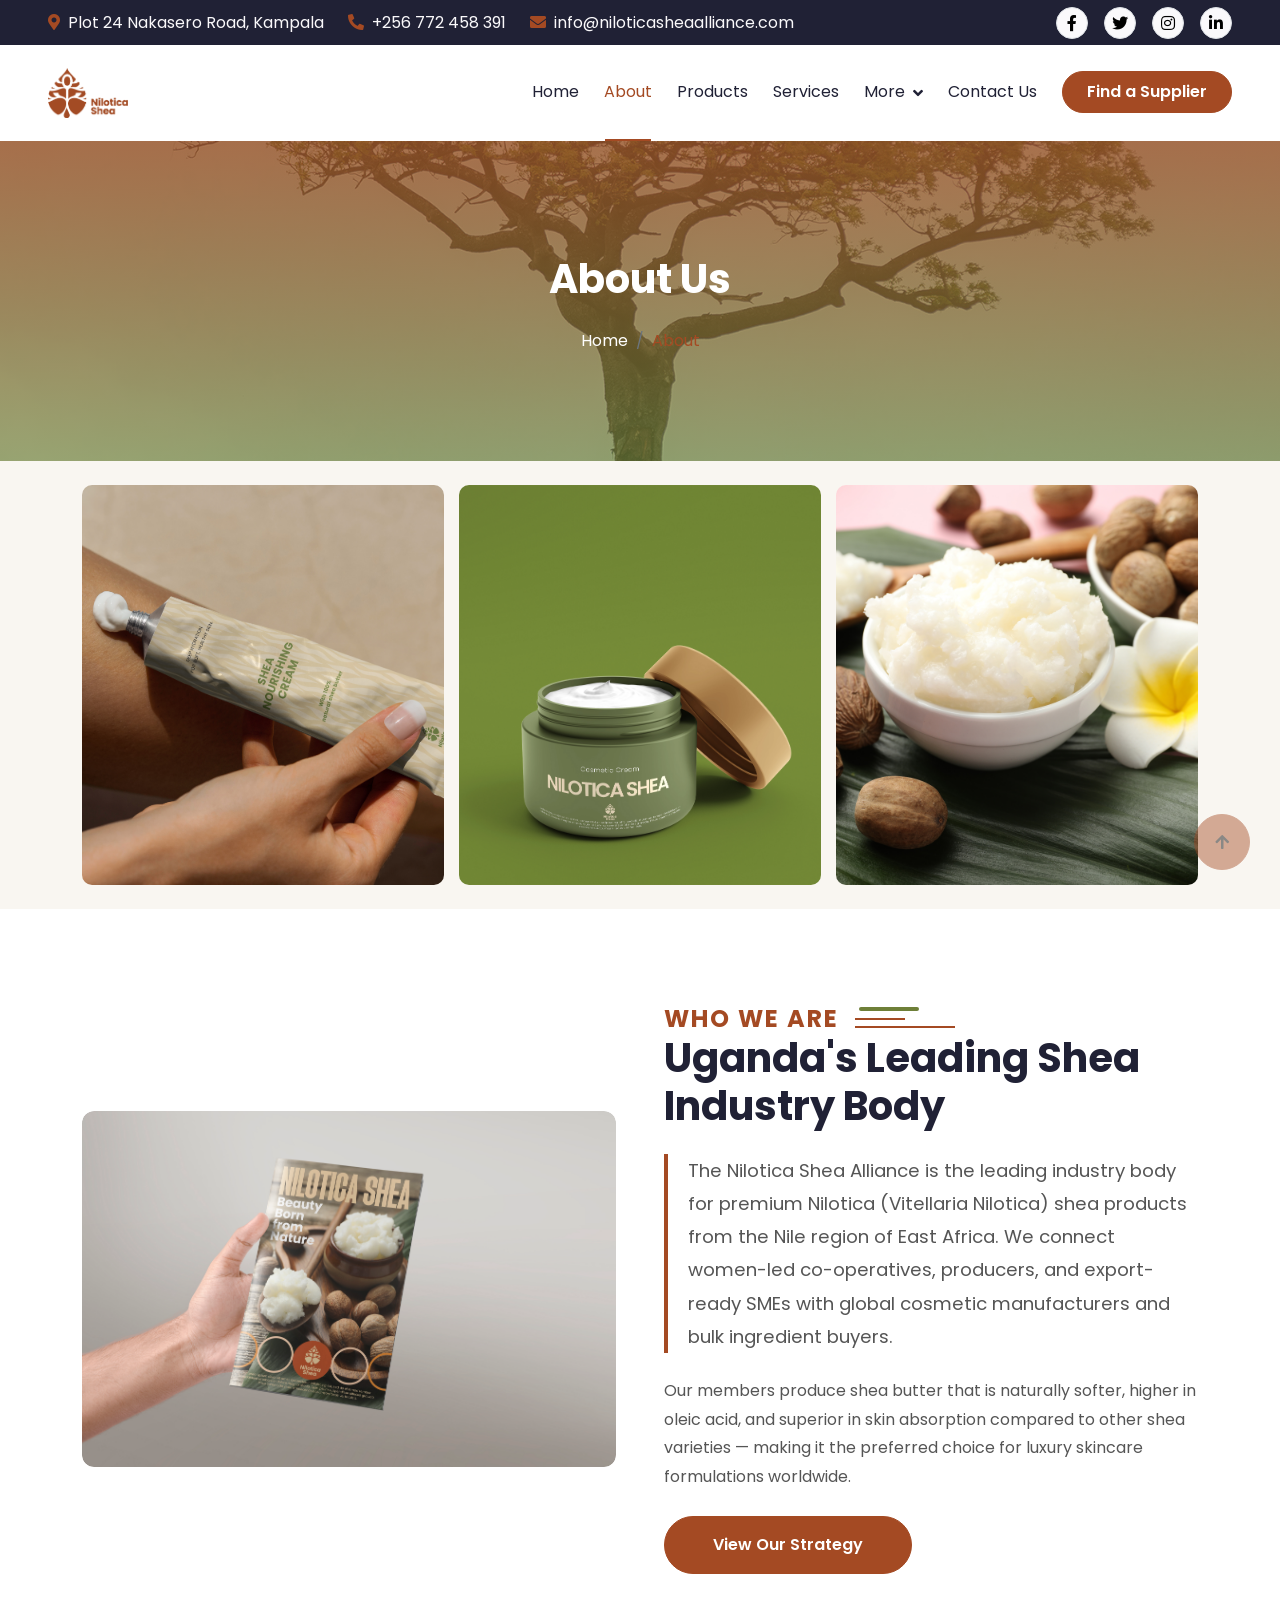
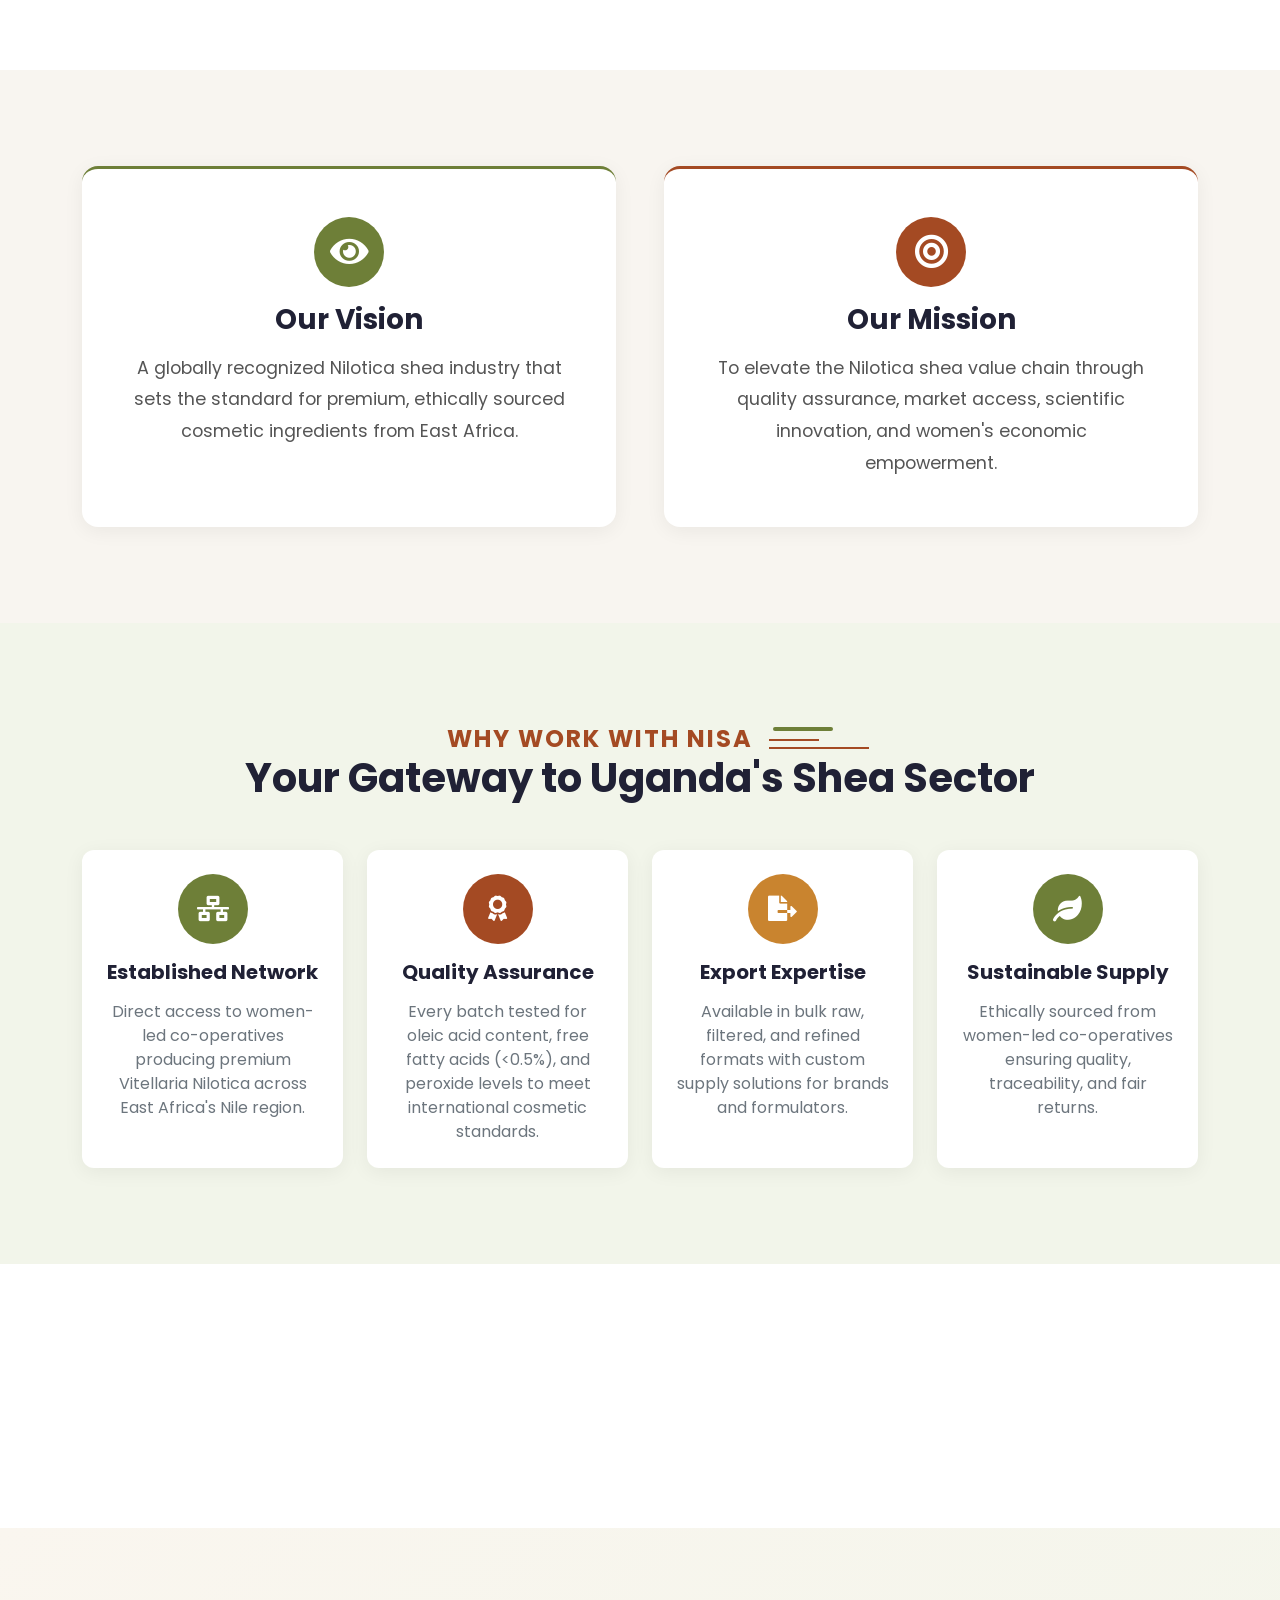
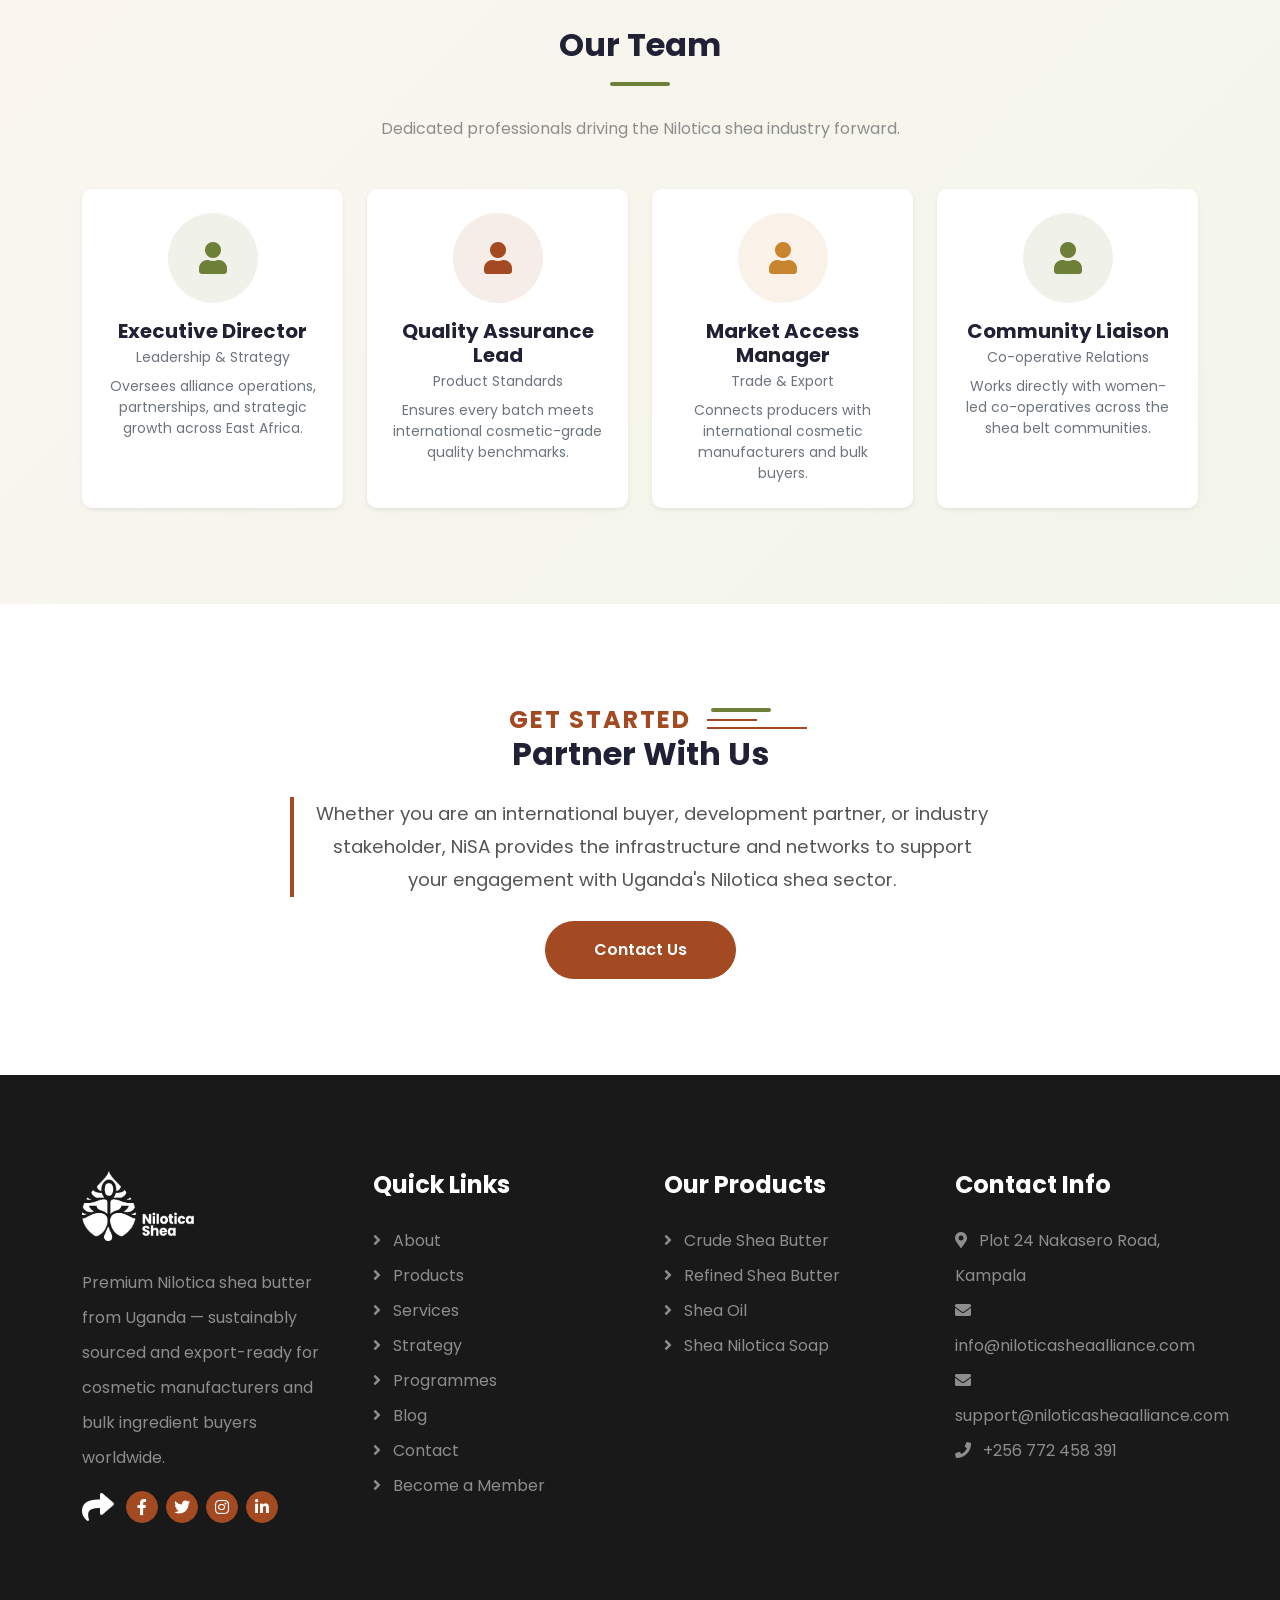
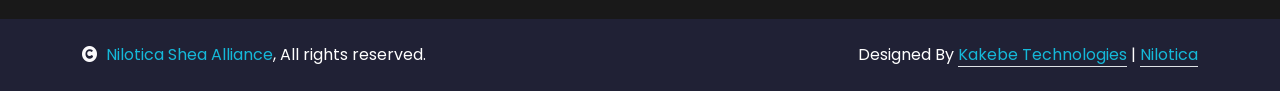
==== about.html @ a94f15df "pushh" ====
<!DOCTYPE html>
<html lang="en">

    <head>
        <meta charset="utf-8">
        <title>About NiSA - Nilotica Shea Alliance</title>
        <meta content="width=device-width, initial-scale=1.0" name="viewport">
        <meta content="Nilotica Shea Alliance, NiSA, Uganda, shea nuts, shea butter, sustainable shea, women shea collectors, shea industry, shea trade, about us, mission, vision" name="keywords">
        <meta content="Meet the Nilotica Shea Alliance — connecting East African women-led co-operatives with global cosmetic markets through quality assurance and sustainable trade." name="description">

        <!-- Open Graph / Facebook -->
        <meta property="og:type" content="website">
        <meta property="og:url" content="https://nisa.org/about.html">
        <meta property="og:title" content="About NiSA - Nilotica Shea Alliance">
        <meta property="og:description" content="Meet the Nilotica Shea Alliance — connecting East African women-led co-operatives with global cosmetic markets through quality assurance and sustainable trade.">
        <meta property="og:image" content="img/nilo/magazine-mockup-open.jpg">

        <!-- Twitter -->
        <meta property="twitter:card" content="summary_large_image">
        <meta property="twitter:url" content="https://nisa.org/about.html">
        <meta property="twitter:title" content="About NiSA - Nilotica Shea Alliance">
        <meta property="twitter:description" content="Meet the Nilotica Shea Alliance — connecting East African women-led co-operatives with global cosmetic markets through quality assurance and sustainable trade.">
        <meta property="twitter:image" content="img/nilo/magazine-mockup-open.jpg">

        <!-- Favicon -->
        <link rel="icon" type="image/png" href="img/favicon.png">

        <!-- Google Web Fonts -->
        <link rel="preconnect" href="https://fonts.googleapis.com">
        <link rel="preconnect" href="https://fonts.gstatic.com" crossorigin>
        <link href="https://fonts.googleapis.com/css2?family=Poppins:wght@200;300;400;500;600;700&display=swap" rel="stylesheet">

        <!-- Icon Font Stylesheet -->
        <link rel="stylesheet" href="https://use.fontawesome.com/releases/v5.15.4/css/all.css"/>
        <link href="https://cdn.jsdelivr.net/npm/bootstrap-icons@1.4.1/font/bootstrap-icons.css" rel="stylesheet">

        <!-- Libraries Stylesheet -->
        <link href="lib/animate/animate.min.css" rel="stylesheet">
        <link href="lib/owlcarousel/assets/owl.carousel.min.css" rel="stylesheet">


        <!-- Customized Bootstrap Stylesheet -->
        <link href="css/bootstrap.min.css" rel="stylesheet">

        <!-- Template Stylesheet -->
        <link href="css/style.css" rel="stylesheet">

        <style>
            body {
                font-family: 'Poppins', sans-serif;
            }
            .fade-in-section {
                opacity: 0;
                transform: translateY(30px);
                transition: opacity 0.8s ease-out, transform 0.8s ease-out;
            }
            .fade-in-section.visible {
                opacity: 1;
                transform: translateY(0);
            }
            .img-hover-zoom {
                overflow: hidden;
                border-radius: 12px;
            }
            .img-hover-zoom img {
                transition: transform 0.5s ease;
            }
            .img-hover-zoom:hover img {
                transform: scale(1.05);
            }
            .story-lead {
                font-size: 1.15rem;
                font-weight: 400;
                line-height: 1.8;
                color: #555;
            }
            .section-alt {
                background-color: #f8f5f0;
            }
            .icon-circle {
                width: 70px;
                height: 70px;
                border-radius: 50%;
                display: flex;
                align-items: center;
                justify-content: center;
                font-size: 1.6rem;
                margin-bottom: 1rem;
            }
            .card-lift {
                border: none;
                border-radius: 12px;
                box-shadow: 0 4px 20px rgba(0, 0, 0, 0.06);
                transition: transform 0.3s ease, box-shadow 0.3s ease;
            }
            .card-lift:hover {
                transform: translateY(-8px);
                box-shadow: 0 12px 30px rgba(0, 0, 0, 0.12);
            }
            .stats-section {
                background: linear-gradient(rgba(0, 0, 0, 0.7), rgba(0, 0, 0, 0.7)), url('img/nilo/leaf-pattern-bg.jpg');
                background-size: cover;
                background-position: center;
                background-attachment: fixed;
            }
            .stat-number {
                font-size: 2.5rem;
                font-weight: 700;
                color: #fff;
            }
            .stat-label {
                font-size: 1rem;
                color: rgba(255, 255, 255, 0.85);
                font-weight: 500;
            }
            .green-accent-bar {
                width: 60px;
                height: 4px;
                background-color: #6E7F38;
                display: inline-block;
                margin-bottom: 1rem;
            }
            .bg-green-subtle {
                background-color: #f2f5ea;
            }
            .icon-circle-green {
                background-color: #6E7F38;
                color: #fff;
            }
            .icon-circle-primary {
                background-color: #A44A23;
                color: #fff;
            }
            .icon-circle-amber {
                background-color: #C9842F;
                color: #fff;
            }
        </style>
    </head>

    <body>

        <!-- Spinner Start -->
        <div id="spinner" class="show bg-white position-fixed translate-middle w-100 vh-100 top-50 start-50 d-flex align-items-center justify-content-center">
            <div class="spinner-border text-primary" style="width: 3rem; height: 3rem;" role="status">
                <span class="sr-only">Loading...</span>
            </div>
        </div>
        <!-- Spinner End -->


        <!-- Topbar Start -->
        <div class="container-fluid bg-dark px-5 d-none d-lg-block">
            <div class="row gx-0 align-items-center" style="height: 45px;">
                <div class="col-lg-8 text-center text-lg-start mb-lg-0">
                    <div class="d-flex flex-wrap">
                        <a href="#" class="text-light me-4"><i class="fas fa-map-marker-alt text-primary me-2"></i>Plot 24 Nakasero Road, Kampala</a>
                        <a href="tel:+256772458391" class="text-light me-4"><i class="fas fa-phone-alt text-primary me-2"></i>+256 772 458 391</a>
                        <a href="mailto:info@niloticasheaalliance.com" class="text-light me-0"><i class="fas fa-envelope text-primary me-2"></i>info@niloticasheaalliance.com</a>
                    </div>
                </div>
                <div class="col-lg-4 text-center text-lg-end">
                    <div class="d-flex align-items-center justify-content-end">
                        <a href="#" class="btn btn-light btn-square border rounded-circle nav-fill me-3"><i class="fab fa-facebook-f"></i></a>
                        <a href="#" class="btn btn-light btn-square border rounded-circle nav-fill me-3"><i class="fab fa-twitter"></i></a>
                        <a href="#" class="btn btn-light btn-square border rounded-circle nav-fill me-3"><i class="fab fa-instagram"></i></a>
                        <a href="#" class="btn btn-light btn-square border rounded-circle nav-fill me-0"><i class="fab fa-linkedin-in"></i></a>
                    </div>
                </div>
            </div>
        </div>
        <!-- Topbar End -->


        <!-- Navbar Start -->
        <div class="container-fluid position-relative p-0">
            <nav class="navbar navbar-expand-lg navbar-light bg-white px-4 px-lg-5 py-3 py-lg-0">
                <a href="index.html" class="navbar-brand p-0">
                    <h1 class="text-primary m-0"><img src="img/logo-nilo.png" alt="Nilotica Shea" style="height: 80px;"></h1>
                </a>
                <button class="navbar-toggler" type="button" data-bs-toggle="collapse" data-bs-target="#navbarCollapse">
                    <span class="fa fa-bars"></span>
                </button>
                <div class="collapse navbar-collapse" id="navbarCollapse">
                    <div class="navbar-nav ms-auto py-0">
                        <a href="index.html" class="nav-item nav-link">Home</a>
                        <a href="about.html" class="nav-item nav-link active">About</a>
                        <a href="products.html" class="nav-item nav-link">Products</a>
                        <a href="service.html" class="nav-item nav-link">Services</a>
                        <div class="nav-item dropdown">
                            <a href="#" class="nav-link dropdown-toggle" data-bs-toggle="dropdown">More</a>
                            <div class="dropdown-menu m-0">
                                <a href="strategy.html" class="dropdown-item">Strategy</a>
                                <a href="programmes.html" class="dropdown-item">Programmes</a>
                                <a href="implementation.html" class="dropdown-item">Implementation</a>
                                <a href="resources.html" class="dropdown-item">Resources</a>
                                <a href="blog.html" class="dropdown-item">Blog</a>
                            </div>
                        </div>
                        <a href="contact.html" class="nav-item nav-link">Contact Us</a>
                    </div>
                    <a href="contact.html" class="btn btn-primary rounded-pill text-white py-2 px-4 flex-wrap flex-sm-shrink-0">Find a Supplier</a>
                </div>
            </nav>
        </div>
        <!-- Navbar End -->


        <!-- Breadcrumb Header Start -->
        <div class="container-fluid bg-breadcrumb">
            <div class="container text-center py-5" style="max-width: 900px;">
                <h3 class="text-white display-3 mb-4 wow fadeInDown" data-wow-delay="0.1s">About Us</h3>
                <ol class="breadcrumb justify-content-center mb-0 wow fadeInDown" data-wow-delay="0.3s">
                    <li class="breadcrumb-item"><a href="index.html">Home</a></li>
                    <li class="breadcrumb-item active text-primary">About</li>
                </ol>
            </div>
        </div>
        <!-- Breadcrumb Header End -->


        <!-- Image Showcase Slider -->
        <div class="container-fluid py-4" style="background-color: #f9f6f1;">
            <div class="container">
                <div class="owl-carousel about-carousel">
                    <div class="item"><img src="img/nilo/shea-cream-tube.jpg" class="img-fluid rounded" style="height: 400px; width: 100%; object-fit: cover;" alt="Shea Products"></div>
                    <div class="item"><img src="img/nilo/cream-jar-green.jpg" class="img-fluid rounded" style="height: 400px; width: 100%; object-fit: cover;" alt="Shea Community"></div>
                    <div class="item"><img src="img/nilo/shea-butter-nuts-bowl.jpg" class="img-fluid rounded" style="height: 400px; width: 100%; object-fit: cover;" alt="Shea Collection"></div>
                    <div class="item"><img src="img/nilo/shea-bottle-mockup.jpg" class="img-fluid rounded" style="height: 400px; width: 100%; object-fit: cover;" alt="Shea Processing"></div>
                    <div class="item"><img src="img/nilo/shea-tree-landscape.jpg" class="img-fluid rounded" style="height: 400px; width: 100%; object-fit: cover;" alt="Nilotica Shea"></div>
                </div>
            </div>
        </div>
        <!-- Image Showcase Slider End -->


        <!-- Executive Summary Section Start -->
        <div class="container-fluid py-5">
            <div class="container py-5 fade-in-section">
                <div class="row g-5 align-items-center">
                    <div class="col-lg-6">
                        <div class="img-hover-zoom">
                            <img src="img/nilo/magazine-mockup-cover.jpg" class="img-fluid w-100" alt="Nilotica Shea Operations" style="border-radius: 12px;">
                        </div>
                    </div>
                    <div class="col-lg-6">
                        <h4 class="sub-title pe-3 mb-0 text-primary text-uppercase" style="letter-spacing: 2px;">Who We Are</h4>
                        <div class="green-accent-bar"></div>
                        <h1 class="display-5 mb-4">Uganda's Leading Shea Industry Body</h1>
                        <p class="story-lead mb-4">The Nilotica Shea Alliance is the leading industry body for premium Nilotica (Vitellaria Nilotica) shea products from the Nile region of East Africa. We connect women-led co-operatives, producers, and export-ready SMEs with global cosmetic manufacturers and bulk ingredient buyers.</p>
                        <p class="mb-4" style="color: #555; line-height: 1.8;">Our members produce shea butter that is naturally softer, higher in oleic acid, and superior in skin absorption compared to other shea varieties — making it the preferred choice for luxury skincare formulations worldwide.</p>
                        <a href="strategy.html" class="btn btn-primary rounded-pill text-white py-3 px-5">View Our Strategy</a>
                    </div>
                </div>
            </div>
        </div>
        <!-- Executive Summary Section End -->


        <!-- Vision & Mission Section Start -->
        <div class="container-fluid section-alt py-5">
            <div class="container py-5 fade-in-section">
                <div class="row g-5 justify-content-center">
                    <div class="col-lg-6">
                        <div class="bg-white rounded p-5 h-100 text-center" style="border-radius: 16px !important; box-shadow: 0 4px 20px rgba(0,0,0,0.06); border-top: 3px solid #6E7F38;">
                            <div class="icon-circle icon-circle-green mx-auto">
                                <i class="fas fa-eye fa-lg"></i>
                            </div>
                            <h3 class="mb-3">Our Vision</h3>
                            <p class="mb-0" style="font-size: 1.1rem; line-height: 1.8; color: #555;">A globally recognized Nilotica shea industry that sets the standard for premium, ethically sourced cosmetic ingredients from East Africa.</p>
                        </div>
                    </div>
                    <div class="col-lg-6">
                        <div class="bg-white rounded p-5 h-100 text-center" style="border-radius: 16px !important; box-shadow: 0 4px 20px rgba(0,0,0,0.06); border-top: 3px solid #A44A23;">
                            <div class="icon-circle icon-circle-primary mx-auto">
                                <i class="fas fa-bullseye fa-lg"></i>
                            </div>
                            <h3 class="mb-3">Our Mission</h3>
                            <p class="mb-0" style="font-size: 1.1rem; line-height: 1.8; color: #555;">To elevate the Nilotica shea value chain through quality assurance, market access, scientific innovation, and women's economic empowerment.</p>
                        </div>
                    </div>
                </div>
            </div>
        </div>
        <!-- Vision & Mission Section End -->


        <!-- Why Work With NiSA Section Start -->
        <div class="container-fluid bg-green-subtle py-5">
            <div class="container py-5 fade-in-section">
                <div class="text-center mb-5">
                    <h4 class="sub-title pe-3 mb-0 text-primary text-uppercase" style="letter-spacing: 2px;">Why Work With NiSA</h4>
                    <div class="green-accent-bar mt-2"></div>
                    <h1 class="display-5 mb-4">Your Gateway to Uganda's Shea Sector</h1>
                </div>
                <div class="row g-4 justify-content-center">
                    <div class="col-md-6 col-lg-3">
                        <div class="card card-lift h-100 p-4 text-center">
                            <div class="icon-circle icon-circle-green mx-auto">
                                <i class="fas fa-network-wired"></i>
                            </div>
                            <h5 class="mb-3">Established Network</h5>
                            <p class="text-muted mb-0">Direct access to women-led co-operatives producing premium Vitellaria Nilotica across East Africa's Nile region.</p>
                        </div>
                    </div>
                    <div class="col-md-6 col-lg-3">
                        <div class="card card-lift h-100 p-4 text-center">
                            <div class="icon-circle icon-circle-primary mx-auto">
                                <i class="fas fa-award"></i>
                            </div>
                            <h5 class="mb-3">Quality Assurance</h5>
                            <p class="text-muted mb-0">Every batch tested for oleic acid content, free fatty acids (&lt;0.5%), and peroxide levels to meet international cosmetic standards.</p>
                        </div>
                    </div>
                    <div class="col-md-6 col-lg-3">
                        <div class="card card-lift h-100 p-4 text-center">
                            <div class="icon-circle icon-circle-amber mx-auto">
                                <i class="fas fa-file-export"></i>
                            </div>
                            <h5 class="mb-3">Export Expertise</h5>
                            <p class="text-muted mb-0">Available in bulk raw, filtered, and refined formats with custom supply solutions for brands and formulators.</p>
                        </div>
                    </div>
                    <div class="col-md-6 col-lg-3">
                        <div class="card card-lift h-100 p-4 text-center">
                            <div class="icon-circle icon-circle-green mx-auto">
                                <i class="fas fa-leaf"></i>
                            </div>
                            <h5 class="mb-3">Sustainable Supply</h5>
                            <p class="text-muted mb-0">Ethically sourced from women-led co-operatives ensuring quality, traceability, and fair returns.</p>
                        </div>
                    </div>
                </div>
            </div>
        </div>
        <!-- Why Work With NiSA Section End -->


        <!-- Impact Stats Section Start -->
        <div class="container-fluid stats-section py-5">
            <div class="container py-5 fade-in-section">
                <div class="row g-4 text-center">
                    <div class="col-6 col-lg-3">
                        <div class="stat-number">15,000+</div>
                        <div class="stat-label">Women Collectors</div>
                    </div>
                    <div class="col-6 col-lg-3">
                        <div class="stat-number">50+</div>
                        <div class="stat-label">Export Partners</div>
                    </div>
                    <div class="col-6 col-lg-3">
                        <div class="stat-number">12</div>
                        <div class="stat-label">Districts</div>
                    </div>
                    <div class="col-6 col-lg-3">
                        <div class="stat-number">100%</div>
                        <div class="stat-label">Sustainable</div>
                    </div>
                </div>
            </div>
        </div>
        <!-- Impact Stats Section End -->


        <!-- Our Team Start -->
        <div class="container-fluid py-5 fade-in-section" style="background: linear-gradient(135deg, #faf6ef, #f2f5ea);">
            <div class="container py-5">
                <div class="section-title text-center mb-5 wow fadeInUp" data-wow-delay="0.1s">
                    <h1 class="display-4 mb-3">Our Team</h1>
                    <div class="green-accent-bar mx-auto mb-4" style="width: 60px; height: 4px; background-color: #6E7F38; border-radius: 2px;"></div>
                    <p class="mb-0">Dedicated professionals driving the Nilotica shea industry forward.</p>
                </div>
                <div class="row g-4 justify-content-center">
                    <div class="col-md-6 col-lg-3 wow fadeInUp" data-wow-delay="0.1s">
                        <div class="text-center p-4 rounded shadow-sm bg-white h-100">
                            <div class="mb-3 mx-auto d-flex align-items-center justify-content-center rounded-circle" style="width: 90px; height: 90px; background: rgba(110,127,56,0.1);">
                                <i class="fas fa-user fa-2x" style="color: #6E7F38;"></i>
                            </div>
                            <h5 class="mb-1">Executive Director</h5>
                            <p class="text-muted small mb-2">Leadership & Strategy</p>
                            <p class="text-muted small mb-0">Oversees alliance operations, partnerships, and strategic growth across East Africa.</p>
                        </div>
                    </div>
                    <div class="col-md-6 col-lg-3 wow fadeInUp" data-wow-delay="0.2s">
                        <div class="text-center p-4 rounded shadow-sm bg-white h-100">
                            <div class="mb-3 mx-auto d-flex align-items-center justify-content-center rounded-circle" style="width: 90px; height: 90px; background: rgba(164,74,35,0.1);">
                                <i class="fas fa-user fa-2x" style="color: #A44A23;"></i>
                            </div>
                            <h5 class="mb-1">Quality Assurance Lead</h5>
                            <p class="text-muted small mb-2">Product Standards</p>
                            <p class="text-muted small mb-0">Ensures every batch meets international cosmetic-grade quality benchmarks.</p>
                        </div>
                    </div>
                    <div class="col-md-6 col-lg-3 wow fadeInUp" data-wow-delay="0.3s">
                        <div class="text-center p-4 rounded shadow-sm bg-white h-100">
                            <div class="mb-3 mx-auto d-flex align-items-center justify-content-center rounded-circle" style="width: 90px; height: 90px; background: rgba(201,132,47,0.1);">
                                <i class="fas fa-user fa-2x" style="color: #C9842F;"></i>
                            </div>
                            <h5 class="mb-1">Market Access Manager</h5>
                            <p class="text-muted small mb-2">Trade & Export</p>
                            <p class="text-muted small mb-0">Connects producers with international cosmetic manufacturers and bulk buyers.</p>
                        </div>
                    </div>
                    <div class="col-md-6 col-lg-3 wow fadeInUp" data-wow-delay="0.4s">
                        <div class="text-center p-4 rounded shadow-sm bg-white h-100">
                            <div class="mb-3 mx-auto d-flex align-items-center justify-content-center rounded-circle" style="width: 90px; height: 90px; background: rgba(110,127,56,0.1);">
                                <i class="fas fa-user fa-2x" style="color: #6E7F38;"></i>
                            </div>
                            <h5 class="mb-1">Community Liaison</h5>
                            <p class="text-muted small mb-2">Co-operative Relations</p>
                            <p class="text-muted small mb-0">Works directly with women-led co-operatives across the shea belt communities.</p>
                        </div>
                    </div>
                </div>
            </div>
        </div>
        <!-- Our Team End -->


        <!-- CTA Section Start -->
        <div class="container-fluid py-5">
            <div class="container py-5 text-center fade-in-section">
                <h4 class="sub-title pe-3 mb-0 text-primary text-uppercase" style="letter-spacing: 2px;">Get Started</h4>
                <div class="green-accent-bar mt-2 mb-3"></div>
                <h2 class="display-5 mb-4">Partner With Us</h2>
                <p class="story-lead mb-4 mx-auto" style="max-width: 700px;">Whether you are an international buyer, development partner, or industry stakeholder, NiSA provides the infrastructure and networks to support your engagement with Uganda's Nilotica shea sector.</p>
                <a href="contact.html" class="btn btn-primary rounded-pill text-white py-3 px-5">Contact Us</a>
            </div>
        </div>
        <!-- CTA Section End -->


        <!-- Footer Start -->
        <div class="container-fluid footer py-5 wow fadeIn" data-wow-delay="0.2s">
            <div class="container py-5">
                <div class="row g-5">
                    <div class="col-md-6 col-lg-6 col-xl-3">
                        <div class="footer-item d-flex flex-column">
                            <div class="footer-logo mb-4">
                                <h4 class="text-light mb-0"><img src="img/logo-nilo.png" alt="Nilotica Shea" style="height: 70px; filter: brightness(10);"></h4>
                            </div>
                            <p>Premium Nilotica shea butter from Uganda — sustainably sourced and export-ready for cosmetic manufacturers and bulk ingredient buyers worldwide.</p>
                            <div class="d-flex align-items-center">
                                <i class="fas fa-share fa-2x text-white me-2"></i>
                                <a class="btn-square btn btn-primary text-white rounded-circle mx-1" href=""><i class="fab fa-facebook-f"></i></a>
                                <a class="btn-square btn btn-primary text-white rounded-circle mx-1" href=""><i class="fab fa-twitter"></i></a>
                                <a class="btn-square btn btn-primary text-white rounded-circle mx-1" href=""><i class="fab fa-instagram"></i></a>
                                <a class="btn-square btn btn-primary text-white rounded-circle mx-1" href=""><i class="fab fa-linkedin-in"></i></a>
                            </div>
                        </div>
                    </div>
                    <div class="col-md-6 col-lg-6 col-xl-3">
                        <div class="footer-item d-flex flex-column">
                            <h4 class="mb-4 text-white">Quick Links</h4>
                            <a href="about.html"><i class="fas fa-angle-right me-2"></i> About</a>
                            <a href="products.html"><i class="fas fa-angle-right me-2"></i> Products</a>
                            <a href="service.html"><i class="fas fa-angle-right me-2"></i> Services</a>
                            <a href="strategy.html"><i class="fas fa-angle-right me-2"></i> Strategy</a>
                            <a href="programmes.html"><i class="fas fa-angle-right me-2"></i> Programmes</a>
                            <a href="blog.html"><i class="fas fa-angle-right me-2"></i> Blog</a>
                            <a href="contact.html"><i class="fas fa-angle-right me-2"></i> Contact</a>
                            <a href="members.html"><i class="fas fa-angle-right me-2"></i> Become a Member</a>
                        </div>
                    </div>
                    <div class="col-md-6 col-lg-6 col-xl-3">
                        <div class="footer-item d-flex flex-column">
                            <h4 class="mb-4 text-white">Our Products</h4>
                            <a href="products.html"><i class="fas fa-angle-right me-2"></i> Crude Shea Butter</a>
                            <a href="products.html"><i class="fas fa-angle-right me-2"></i> Refined Shea Butter</a>
                            <a href="products.html"><i class="fas fa-angle-right me-2"></i> Shea Oil</a>
                            <a href="products.html"><i class="fas fa-angle-right me-2"></i> Shea Nilotica Soap</a>
                        </div>
                    </div>
                    <div class="col-md-6 col-lg-6 col-xl-3">
                        <div class="footer-item d-flex flex-column">
                            <h4 class="mb-4 text-white">Contact Info</h4>
                            <a href="#"><i class="fa fa-map-marker-alt me-2"></i> Plot 24 Nakasero Road, Kampala</a>
                            <a href="mailto:info@niloticasheaalliance.com"><i class="fas fa-envelope me-2"></i> info@niloticasheaalliance.com</a>
                            <a href="mailto:support@niloticasheaalliance.com"><i class="fas fa-envelope me-2"></i> support@niloticasheaalliance.com</a>
                            <a href="tel:+256772458391"><i class="fas fa-phone me-2"></i> +256 772 458 391</a>
                        </div>
                    </div>
                </div>
            </div>
        </div>
        <!-- Footer End -->

        <!-- Copyright Start -->
        <div class="container-fluid copyright py-4">
            <div class="container">
                <div class="row g-4 align-items-center">
                    <div class="col-md-6 text-center text-md-start mb-md-0">
                        <span class="text-white"><a href="#"><i class="fas fa-copyright text-light me-2"></i>Nilotica Shea Alliance</a>, All rights reserved.</span>
                    </div>
                    <div class="col-md-6 text-center text-md-end text-white">
                        Designed By <a class="border-bottom" href="https://kakebe.tech">Kakebe Technologies</a> | <a class="border-bottom" href="#">Nilotica</a>
                    </div>
                </div>
            </div>
        </div>
        <!-- Copyright End -->

        <!-- Back to Top -->
        <a href="#" class="btn btn-primary btn-lg-square back-to-top"><i class="fa fa-arrow-up"></i></a>


        <!-- JavaScript Libraries -->
        <script src="https://ajax.googleapis.com/ajax/libs/jquery/3.6.4/jquery.min.js"></script>
        <script src="https://cdn.jsdelivr.net/npm/bootstrap@5.0.0/dist/js/bootstrap.bundle.min.js"></script>
        <script src="lib/wow/wow.min.js"></script>
        <script src="lib/easing/easing.min.js"></script>
        <script src="lib/waypoints/waypoints.min.js"></script>
        <script src="lib/owlcarousel/owl.carousel.min.js"></script>


        <!-- Template Javascript -->
        <script src="js/main.js"></script>

        <!-- About Carousel Init -->
        <script>
        $(".about-carousel").owlCarousel({
            items: 3,
            autoplay: true,
            autoplayTimeout: 3000,
            smartSpeed: 800,
            loop: true,
            margin: 15,
            dots: true,
            nav: false,
            responsive: {
                0: { items: 1 },
                768: { items: 2 },
                992: { items: 3 }
            }
        });
        </script>

        <!-- Fade-in Section Observer -->
        <script>
            document.addEventListener('DOMContentLoaded', function () {
                const sections = document.querySelectorAll('.fade-in-section');
                const observer = new IntersectionObserver(function (entries) {
                    entries.forEach(function (entry) {
                        if (entry.isIntersecting) {
                            entry.target.classList.add('visible');
                        }
                    });
                }, { threshold: 0.15 });
                sections.forEach(function (section) {
                    observer.observe(section);
                });
            });
        </script>

    </body>

</html>
---- css/style.css ----
/*** Spinner Start ***/
/*** Spinner ***/
#spinner {
    opacity: 0;
    visibility: hidden;
    transition: opacity .5s ease-out, visibility 0s linear .5s;
    z-index: 99999;
    background-color: #ffffff;
}

#spinner.show {
    transition: opacity .5s ease-out, visibility 0s linear 0s;
    visibility: visible;
    opacity: 1;
}

/* Brand Background Override - Keep white as white */
.bg-white {
    background-color: #ffffff !important;
}
/*** Spinner End ***/

/* Google Fonts - Poppins (Brand Typeface) */
@import url('https://fonts.googleapis.com/css2?family=Poppins:wght@200;300;400;500;600;700&display=swap');

:root {
    /* Nilotica Shea Brand Palette */
    --bs-primary: #A44A23;        /* Shea Earth - dominant brand color */
    --bs-primary-light: #C9842F;  /* Shea Amber - accent */
    --bs-primary-dark: #7a3518;   /* Darker Shea Earth */
    --bs-secondary: #6E7F38;      /* Nilotica Green */
    --bs-sand: #D4C097;           /* Natural Sand - base/backgrounds */
    --bs-amber: #C9842F;          /* Shea Amber */
    --bs-green: #6E7F38;          /* Nilotica Green */
    --bs-sand-light: #e4d6b8;     /* Lighter sand */
    --bs-sand-dark: #b8a57a;      /* Darker sand */
}

/* Global Font Updates */
body {
    font-family: 'Poppins', sans-serif;
    background-color: #ffffff;
}

h1, h2, h3, h4, h5, h6,
.display-1, .display-2, .display-3, .display-4, .display-5, .display-6,
.section-title h1, .section-title h2, .section-title h3, .section-title h4 {
    font-family: 'Poppins', sans-serif;
    font-weight: 700;
}

/* Reduced title font sizes */
.display-1 {
    font-size: 3.5rem !important;
    line-height: 1.2;
}

.display-2 {
    font-size: 3rem !important;
    line-height: 1.2;
}

.display-3 {
    font-size: 2.5rem !important;
    line-height: 1.3;
}

.display-4 {
    font-size: 2rem !important;
    line-height: 1.3;
}

h1 {
    font-size: 2.5rem !important;
}

h2 {
    font-size: 2rem !important;
}

h3 {
    font-size: 1.75rem !important;
}

/* Carousel Animation Styles */
.animated {
    animation-duration: 1s;
    animation-fill-mode: both;
}

.fadeInUp {
    animation-name: fadeInUp;
}

@keyframes fadeInUp {
    from {
        opacity: 0;
        transform: translate3d(0, 30px, 0);
    }
    to {
        opacity: 1;
        transform: translate3d(0, 0, 0);
    }
}

.delay-1 {
    animation-delay: 0.3s;
}

.delay-2 {
    animation-delay: 0.6s;
}

.delay-3 {
    animation-delay: 0.9s;
}

/* Carousel Button Styles */
.carousel-caption-content .btn {
    transition: all 0.3s ease;
}

.carousel-caption-content .btn:hover {
    transform: translateY(-3px);
    box-shadow: 0 10px 20px rgba(0, 0, 0, 0.3);
}

/* Bottom Fade Overlay */
.carousel-fade-overlay {
    position: absolute;
    bottom: 0;
    left: 0;
    right: 0;
    height: 150px;
    background: linear-gradient(to bottom, transparent, #ffffff);
    pointer-events: none;
    z-index: 10;
}

/* Pillar Card Styles */
.pillar-card {
    transition: all 0.3s ease;
    border: 1px solid transparent;
}

.pillar-card:hover {
    border-color: var(--bs-primary);
    transform: translateY(-5px);
    box-shadow: 0 10px 30px rgba(0, 0, 0, 0.1);
}

.pillar-icon {
    transition: all 0.3s ease;
}

.pillar-card:hover .pillar-icon {
    color: var(--bs-white) !important;
}

.pillar-card:hover .feature-icon {
    background-color: var(--bs-primary);
    border-radius: 50%;
    padding: 20px;
}

/* Make carousel fullscreen */
.header-carousel .header-carousel-item,
.header-carousel .header-carousel-item img {
    height: 100vh;
    min-height: 600px;
}

.navbar-light .navbar-nav .nav-link {
    font-family: 'Poppins', sans-serif;
}

.back-to-top {
    position: fixed;
    right: 30px;
    bottom: 30px;
    display: flex;
    width: 45px;
    height: 45px;
    align-items: center;
    justify-content: center;
    transition: 0.5s;
    z-index: 99;
}

/*** Button Start ***/
.btn {
    font-weight: 600;
    transition: .5s;
}

.btn-square {
    width: 32px;
    height: 32px;
}

.btn-sm-square {
    width: 34px;
    height: 34px;
}

.btn-md-square {
    width: 44px;
    height: 44px;
}

.btn-lg-square {
    width: 56px;
    height: 56px;
}

.btn-square,
.btn-sm-square,
.btn-md-square,
.btn-lg-square {
    padding: 0;
    display: flex;
    align-items: center;
    justify-content: center;
    font-weight: normal;
    border-radius: 50%;
}

.btn.btn-primary {
    box-shadow: inset 0 0 0 0 var(--bs-primary);
}

.btn.btn-primary:hover {
    box-shadow: inset 300px 0 0 0 var(--bs-light) !important;
    color: var(--bs-primary) !important;
}

.btn.btn-light {
    box-shadow: inset 0 0 0 0 var(--bs-primary);
}

.btn.btn-light:hover {
    box-shadow: inset 300px 0 0 0 var(--bs-primary);
    color: var(--bs-light) !important;
}

.btn-hover {
    transition: 0.5s;
}

.btn-hover:hover {
    color: var(--bs-secondary) !important;
}

/*** Section Title Start ***/
.section-title {
    max-width: 900px;
    text-align: center;
    margin: 0 auto;
}

.section-title .sub-style {
    position: relative;
    display: inline-block;
    text-transform: uppercase;
    color: var(--bs-primary);
}

.section-title .sub-style::before {
    content: "";
    width: 100px;
    position: absolute;
    top: 50%;
    left: 0;
    transform: translateY(-50%);
    margin-top: 8px;
    margin-left: -100px;
    border: 1px solid var(--bs-primary) !important;
}

.section-title .sub-style::after {
    content: "";
    width: 50px;
    position: absolute;
    top: 50%;
    left: 0;
    transform: translateY(-50%);
    margin-bottom: 5px;
    margin-left: -50px;
    border: 1px solid var(--bs-primary) !important;
}

.sub-title {
    position: relative;
    display: inline-block;
    text-transform: uppercase;
    color: var(--bs-primary);
}

.sub-title::before {
    content: "";
    width: 100px;
    position: absolute;
    top: 50%;
    right: 0;
    transform: translateY(-50%);
    margin-top: 8px;
    margin-right: -100px;
    border: 1px solid var(--bs-primary) !important;
}

.sub-title::after {
    content: "";
    width: 50px;
    position: absolute;
    top: 50%;
    right: 0;
    transform: translateY(-50%);
    margin-bottom: 8px;
    margin-right: -50px;
    border: 1px solid var(--bs-primary) !important;
}


/*** Topbar Start ***/
.fixed-top .container {
    transition: 0.5s;
}

.topbar {
    padding: 2px 10px 2px 20px;
    background: var(--bs-primary) !important;
}

.topbar a,
.topbar a i {
    transition: 0.5s;
}

.topbar a:hover,
.topbar a i:hover {
    color: var(--bs-secondary) !important;
}


@media (max-width: 576px) {
    .topbar {
        display: none;    
    }
}
/*** Topbar End ***/


/*** Navbar ***/
.navbar-light .navbar-nav .nav-link {
    font-family: 'Poppins', sans-serif;
    position: relative;
    margin-right: 25px;
    padding: 35px 0;
    color: var(--bs-dark) !important;
    font-size: 16px;
    font-weight: 400;
    outline: none;
    transition: .5s;
}

.sticky-top.navbar-light .navbar-nav .nav-link {
    padding: 20px 0;
    color: var(--dark) !important;
}

.navbar-light .navbar-nav .nav-link:hover,
.navbar-light .navbar-nav .nav-link.active {
    color: var(--bs-primary) !important;
}

.navbar-light .navbar-brand img {
    max-height: 50px;
    transition: .5s;
}

.sticky-top.navbar-light .navbar-brand img {
    max-height: 45px;
}

.navbar .dropdown-toggle::after {
    border: none;
    content: "\f107";
    font-family: "Font Awesome 5 Free";
    font-weight: 600;
    vertical-align: middle;
    margin-left: 8px;
}

@media (min-width: 1200px) {
    .navbar .nav-item .dropdown-menu {
        display: block;
        visibility: hidden;
        top: 100%;
        transform: rotateX(-75deg);
        transform-origin: 0% 0%;
        border: 0;
        border-radius: 10px;
        transition: .5s;
        opacity: 0;
    }
}

.dropdown .dropdown-menu a:hover {
    background: var(--bs-primary);
    color: var(--bs-white);
}

.navbar .nav-item:hover .dropdown-menu {
    transform: rotateX(0deg);
    visibility: visible;
    background: var(--bs-light) !important;
    transition: .5s;
    opacity: 1;
}

@media (max-width: 991.98px) {
    .sticky-top.navbar-light {
        position: relative;
        background: var(--bs-white);
    }

    .navbar.navbar-expand-lg .navbar-toggler {
        padding: 10px 20px;
        border: 1px solid var(--bs-primary);
        color: var(--bs-primary);
    }

    .navbar-light .navbar-collapse {
        margin-top: 15px;
        border-top: 1px solid #DDDDDD;
    }

    .navbar-light .navbar-nav .nav-link,
    .sticky-top.navbar-light .navbar-nav .nav-link {
        padding: 10px 0;
        margin-left: 0;
        color: var(--bs-dark) !important;
    }

    .navbar-light .navbar-brand img {
        max-height: 45px;
    }
}

@media (min-width: 992px) {
    .navbar-light {
        position: absolute;
        width: 100%;
        top: 0;
        left: 0;
        border-bottom: 1px solid rgba(255, 255, 255, .1);
        z-index: 999;
    }
    
    .sticky-top.navbar-light {
        position: fixed;
        background: var(--bs-light) !important;
    }

    .navbar-light .navbar-nav .nav-link::before {
        position: absolute;
        content: "";
        width: 0;
        height: 2px;
        bottom: -1px;
        left: 50%;
        background: var(--bs-primary);
        transition: .5s;
    }

    .navbar-light .navbar-nav .nav-link:hover::before,
    .navbar-light .navbar-nav .nav-link.active::before {
        width: calc(100% - 2px);
        left: 1px;
    }

    .navbar-light .navbar-nav .nav-link.nav-contact::before {
        display: none;
    }
}
/*** Carousel Hero Header Start ***/
.header-carousel {
    position: relative; 
}

/* Carousel fade transition */
.header-carousel .owl-item {
    opacity: 0;
    transition: opacity 0.8s ease-in-out;
}

.header-carousel .owl-item.active {
    opacity: 1;
}

.header-carousel .owl-nav .owl-prev {
    position: absolute;
    width: 70px;
    height: 70px;
    top: 50%;
    left: 20px;
    transform: translateY(-50%);
    border-radius: 50%;
    background: var(--bs-primary);
    color: var(--bs-white);
    font-size: 30px;
    display: flex;
    align-items: center;
    justify-content: center;
    transition: 0.5s;
}

.header-carousel .owl-nav .owl-next {
    position: absolute;
    width: 70px;
    height: 70px;
    top: 50%;
    right: 20px;
    transform: translateY(-50%);
    border-radius: 50%;
    background: var(--bs-primary);
    color: var(--bs-white);
    font-size: 30px;
    display: flex;
    align-items: center;
    justify-content: center;
    transition: 0.5s;
}

.header-carousel .owl-nav .owl-prev,
.header-carousel .owl-nav .owl-next {
    transition: 0.5s;
}

.header-carousel .owl-nav .owl-prev:hover,
.header-carousel .owl-nav .owl-next:hover {
    box-shadow: inset 150px 0 0 0 var(--bs-light) !important;
    color: var(--bs-primary) !important;
    transform: scale(1.1);
}

/* Custom carousel dots */
.header-carousel .owl-dots {
    position: absolute;
    bottom: 30px;
    left: 50%;
    transform: translateX(-50%);
    z-index: 15;
}

.header-carousel .owl-dot {
    width: 12px;
    height: 12px;
    border-radius: 50%;
    background: rgba(255, 255, 255, 0.5);
    margin: 0 5px;
    transition: all 0.3s ease;
}

.header-carousel .owl-dot.active {
    background: var(--bs-primary);
    transform: scale(1.3);
}

.header-carousel .owl-dot:hover {
    background: var(--bs-white);
}

@media (max-width: 576px) {
    .header-carousel .owl-nav .owl-prev,
    .header-carousel .owl-nav .owl-next {
        top: 630px;
        transition: 0.5s;
    }

    .header-carousel .header-carousel-item .carousel-caption .carousel-caption-content {
        width: 95% !important;
    }
 
}

.header-carousel .header-carousel-item,
.header-carousel .header-carousel-item img {
    position: relative;
    width: 100%;
    height: 100vh;
    min-height: 600px;
    display: block;
    object-fit: cover;
    transition: 0.5s;

}

@media (max-width: 992px) {
    .header-carousel .header-carousel-item,
    .header-carousel .header-carousel-item img {
        margin-top: 0;
        height: 60vh;
        min-height: 400px;
        transition: 0.5s;
    }

}

@media (min-width: 992px) {
    .header-carousel .owl-nav .owl-prev,
    .header-carousel .owl-nav .owl-next {
        margin-top: 50px;
    }
}

.header-carousel .header-carousel-item .carousel-caption {
    width: 100%;
    height: 100%;
    position: absolute;
    top: 0;
    left: 0;
    padding: 100px 0;
    display: flex;
    align-items: center;
    justify-content: center;
    background: linear-gradient(rgba(0, 0, 0, 0.3), rgba(0, 0, 0, 0.5));
}

.header-carousel .header-carousel-item .carousel-caption .carousel-caption-content {
    position: relative;
    width: 75%;
    
}
/*** Carousel Hero Header End ***/


/*** Single Page Hero Header Start ***/
.bg-breadcrumb {
    background: linear-gradient(rgba(0, 0, 0, 0.5), rgba(0, 0, 0, 0.5)), url("../img/nilo/shea-tree-landscape.jpg");
    background-position: center center;
    background-repeat: no-repeat;
    background-size: cover;
    padding: 160px 0 60px 0;
}

.bg-breadcrumb .breadcrumb-item a {
    color: var(--bs-white) !important;
}
/*** Single Page Hero Header End ***/


/*** Service Start ***/
.service .service-item {
    box-shadow: 0 0 45px rgba(0, 0, 0, .2) ;
}

.service .service-item .service-img {
    position: relative;
    overflow: hidden;
    z-index: 1;
}

.service .service-item .service-img img {
    transition: 0.5s;
}

.service .service-item .service-img::before {
    width: 100%;
    height: 0;
    position: absolute;
    content: "";
    top: 0;
    left: 0;
    border-top-right-radius: 10px;
    border-top-left-radius: 10px;
    transition: 0.5s;
    z-index: 5;
    
}

.service .service-item:hover .service-img::before {
    height: 100%;
    background: rgba(164, 74, 35, .3);
}

.service .service-item .service-img:hover img {
    transform: scale(1.3);
}

.service .service-item .service-content {
    position: relative;
    z-index: 2;

}

.service .service-item .service-content::before {
    width: 100%;
    height: 8px;
    position: absolute;
    content: "";
    bottom: 0;
    left: 0;
    border-bottom-left-radius: 10px;
    border-bottom-right-radius: 10px;
    background: rgba(164, 74, 35, .5);
    transition: 0.5s;
    z-index: 3;
}

.service .service-item:hover .service-content::before {
    background: rgba(164, 74, 35, .5);
    height: 100%;
}

.service .service-item .service-content .service-content-inner {
    transition: 0.5s;
}


.service .service-item:hover .service-content .service-content-inner {
    position: relative;
    color: var(--bs-white) !important;
    z-index: 9;
}
.service .service-item:hover .service-content .service-content-inner h5 {
    color: var(--bs-secondary);
}

/*** Service End ***/

/*** About Start ***/
.about .about-img {
    position: relative;
    overflow: hidden;
    height: 100%;
    border-radius: 10px;
}

.about .about-img .about-img-inner {
    position: absolute;
    left: 0; 
    bottom: 0; 
    border: 10px solid; 
    border-color: var(--bs-white) var(--bs-white) var(--bs-white) var(--bs-white);
    border-radius: 50%;

}

.about .about-img .about-experience {
    position: absolute;
    top: 125px; 
    left: -125px; 
    transform: rotate(-90deg);
    background: transparent;
    color: var(--bs-primary);
    font-size: 20px;
    font-weight: 600;
    letter-spacing: 4px;
}

/*** About End ***/

/*** Feature Start ***/
.feature .feature-item {
    position: relative;
    display: flex;
    border: 1px solid var(--bs-primary);
    border-radius: 10px;
    background: var(--bs-light);
    transition: 0.5s;

}

.feature .feature-item::before {
    width: 0;
    height: 100%;
    content: "";
    position: absolute;
    top: 0;
    left: 0;
    border-radius: 10px;
    transition: 0.5s;
}

.feature .feature-item:hover::before {
    width: 100%;
    background: var(--bs-primary);
}

.feature .feature-item .feature-icon {
    display: inline-flex;
    border-radius: 10px;
    transition: 0.5s;
}

.feature .feature-item:hover .feature-icon {
    position: relative;
    z-index: 2;
}

.feature .feature-item:hover .feature-content {
    position: relative;
    color: var(--bs-white);
    z-index: 2;
}

.feature .feature-item:hover .feature-content h5 {
    color: var(--bs-dark);
}
/*** Feature End ***/


/*** Appointment Start ***/
.appointment {
    background: linear-gradient(rgba(255, 255, 255, 0.9), rgba(255, 255, 255, 0.9)), url("../img/nilo/leaf-pattern-bg.jpg");
    background-position: center center;
    background-repeat: no-repeat;
    background-size: cover;
    background-attachment: fixed;
}

.appointment .appointment-form {
    background: rgba(164, 74, 35, 0.3);
}

.appointment .appointment-form .btn.btn-primary {
    box-shadow: inset 0 0 0 0 var(--bs-primary);
}

.appointment .appointment-form .btn.btn-primary:hover {
    box-shadow: inset 600px 0 0 0 var(--bs-light) !important;
    color: var(--bs-primary) !important;
}
/*** Youtube Video start ***/
.video {
    position: relative;
}

.video .btn-play {
    position: absolute;
    z-index: 3;
    top: 50%;
    left: 50%;
    transform: translate(-50%, -50%);
    box-sizing: content-box;
    display: block;
    width: 33px;
    height: 44px;
    border-radius: 50%;
    transition: 0.5s;
    

}

.video .btn-play:before {
    content: "";
    position: absolute;
    z-index: 0;
    left: 50%;
    top: 50%;
    transform: translate(-50%, -50%);
    display: block;
    width: 115px;
    height: 115px;
    background: var(--bs-primary);
    border-radius: 50%;
    animation: pulse-border 1500ms ease-out infinite;
    transition: 0.5s;
}

.video .btn-play:after {
    content: "";
    position: absolute;
    z-index: 1;
    left: 50%;
    top: 50%;
    transform: translate(-50%, -50%);
    display: block;
    width: 100px;
    height: 100px;
    background: var(--bs-secondary);
    border-radius: 50%;
    transition: all 300ms;
}

.video .btn-play span {
    display: block;
    position: relative;
    z-index: 3;
    width: 0;
    height: 0;
    border-left: 33px solid var(--bs-white);
    border-top: 22px solid transparent;
    border-bottom: 22px solid transparent;
    margin-left: 5px;
}

@keyframes pulse-border {
    0% {
        transform: translateX(-50%) translateY(-50%) translateZ(0) scale(1);
        opacity: 1;
    }

    100% {
        transform: translateX(-50%) translateY(-50%) translateZ(0) scale(1.5);
        opacity: 0;
    }
}

#videoModal {
    z-index: 99999;
}

#videoModal .modal-dialog {
    position: relative;
    max-width: 800px;
    margin: 60px auto 0 auto;
}

#videoModal .modal-body {
    position: relative;
    padding: 0px;
}

#videoModal .close {
    position: absolute;
    width: 30px;
    height: 30px;
    right: 0px;
    top: -30px;
    z-index: 999;
    font-size: 30px;
    font-weight: normal;
    color: #ffffff;
    background: #000000;
    opacity: 1;
}
/*** Youtube Video End ***/
/*** Appointment End ***/


/*** Team Start ***/
.team .team-item .team-img {
    position: relative;
    overflow: hidden;
}

.team .team-item .team-img::before {
    position: absolute;
    content: "";
    width: 100%;
    height: 100%;
    top: 0;
    left: 0;
    border-top-right-radius: 10px;
    border-top-left-radius: 10px;
    transition: 0.5s;
}

.team .team-item .team-img .team-icon {
    position: absolute;
    bottom: -125px;
    left: 50%;
    transform: translateX(-50%);
    transition: 0.5s;
}

.team .team-item .team-img:hover .team-icon {
    margin-bottom: 145px;
}

.team .team-item:hover .team-img::before {
    background: rgba(164, 74, 35, .3);
}

.team .team-item .team-content {
    color: var(--bs-primary);
    transition: 0.5s;
}

.team .team-item .team-content h5 {
    color: var(--bs-secondary);
    transition: 0.5s;
}

.team .team-item:hover .team-content h5 {
    color: var(--bs-dark);
}

.team .team-item:hover .team-content {
    background: var(--bs-primary);
    color: var(--bs-white);
}
/*** Team End ***/


/*** testimonial Start ***/
.testimonial {
    background: linear-gradient(rgba(164, 74, 35, 0.9), rgba(164, 74, 35, 0.9)), url(../img/nilo/leaf-pattern-bg.jpg);
    background-position: center center;
    background-repeat: no-repeat;
    background-size: cover;
    background-attachment: fixed;
}

.testimonial .testimonial-item .testimonial-inner {
    display: flex;
    flex-direction: column;
    align-items: center;
    text-align: center;
    border-radius: 10px;
    background: transparent;
}

.testimonial .testimonial-item .testimonial-inner .testimonial-inner-img {
    width: 100px;
    height: 100px;
    border-radius: 50%;
    border: 5px solid var(--bs-white);
}

.testimonial .testimonial-carousel.owl-carousel {
    position: relative;
}

.testimonial .testimonial-carousel .owl-nav .owl-prev {
    position: absolute;
    top: 50%;
    left: -20px;
    transform: translateY(-50%);
    width: 60px;
    height: 60px;
    border-radius: 50%;
    display: flex;
    align-items: center;
    justify-content: center;
    font-size: 20px;
    background: var(--bs-light);
    color: var(--bs-primary);
    transition: 0.5s;
}

.testimonial .testimonial-carousel .owl-nav .owl-next {
    position: absolute;
    top: 50%;
    right: -20px;
    transform: translateY(-50%);
    width: 60px;
    height: 60px;
    border-radius: 50%;
    display: flex;
    align-items: center;
    justify-content: center;
    font-size: 20px;
    background: var(--bs-light);
    color: var(--bs-primary);
    transition: 0.5s;
}


.testimonial .testimonial-carousel .owl-nav .owl-prev:hover,
.testimonial .testimonial-carousel .owl-nav .owl-next:hover {
    box-shadow: inset 100px 0 0 0 var(--bs-primary) !important;
    color: var(--bs-white) !important;
}


@media (max-width: 900px) {
    .testimonial .testimonial-carousel .owl-nav .owl-prev {
        margin-top: -190px;
        margin-left: 40px;
    }

    .testimonial .testimonial-carousel .owl-nav .owl-next {
        margin-top: -190px;
        margin-right: 40px;
    }
    
}

.testimonial-carousel .owl-dots {
    display: flex;
    justify-content: center;
    margin-top: 20px;
}

.testimonial-carousel .owl-dots .owl-dot {
    width: 20px;
    height: 20px;
    border-radius: 50%;
    margin-right: 15px;
    border: 1px solid var(--bs-white);
    background: transparent;
    transition: 0.5s;
}

.testimonial-carousel .owl-dots .owl-dot.active {
    width: 20px;
    height: 20px;
    background: var(--bs-secondary) !important;
}

.testimonial-carousel .owl-dots .owl-dot span {
    position: relative;
    margin-top: 50%;
    margin-left: 50%;
    transform: translate(-50%, -50%);
    display: flex;
    align-items: center;
    justify-content: center;
}

.testimonial-carousel .owl-dots .owl-dot span::after {
    content: "";
    position: absolute;
    top: 50%;
    right: 1px;
    transform: translateY(-50%);
    width: 8px;
    height: 8px;
    border-radius: 8px;
    display: flex;
    align-items: center;
    justify-content: center;
    text-align: center;
    background: var(--bs-white);
}

.testimonial .testimonial-carousel .testimonial-item .testimonial-inner p.fs-7 {
    transition: 0.5s;
}

@media (min-width: 900px) {
    .testimonial .testimonial-carousel .testimonial-item .testimonial-inner p.fs-7 {
        font-size: 20px;
    }
}


/* Testimonial Section Title Start */
.testimonial .section-title {
    max-width: 900px;
    text-align: center;
    margin: 0 auto;
}

.testimonial .section-title .sub-style {
    position: relative;
    display: inline-block;
    text-transform: uppercase;
    color: var(--bs-primary);
}

.testimonial .section-title .sub-style::before {
    content: "";
    width: 100px;
    position: absolute;
    top: 50%;
    left: 0;
    transform: translateY(-50%);
    margin-top: 8px;
    margin-left: -100px;
    border: 1px solid var(--bs-white) !important;
}

.testimonial .section-title .sub-style::after {
    content: "";
    width: 50px;
    position: absolute;
    top: 50%;
    left: 0;
    transform: translateY(-50%);
    margin-bottom: 5px;
    margin-left: -50px;
    border: 1px solid var(--bs-white) !important;
}

.testimonial .section-title .sub-title {
    position: relative;
    display: inline-block;
    text-transform: uppercase;
    color: var(--bs-primary);
}

.testimonial .section-title .sub-title::before {
    content: "";
    width: 100px;
    position: absolute;
    top: 50%;
    right: 0;
    transform: translateY(-50%);
    margin-top: 8px;
    margin-right: -100px;
    border: 1px solid var(--bs-white) !important;
}

.testimonial .section-title .sub-title::after {
    content: "";
    width: 50px;
    position: absolute;
    top: 50%;
    right: 0;
    transform: translateY(-50%);
    margin-bottom: 8px;
    margin-right: -50px;
    border: 1px solid var(--bs-white) !important;
}
/*** Testimonial End ***/


/*** Blog Start ***/
.blog .blog-item .blog-img {
    position: relative;
    overflow: hidden;
    border-top-right-radius: 10px;
    border-top-left-radius: 10px;
}

.blog .blog-item .blog-img::after {
    content: "";
    position: absolute;
    top: 0;
    left: 0;
    width: 100%;
    height: 100%;
    border-top-right-radius: 10px;
    border-top-left-radius: 10px;
    transition: 0.5s;
}

.blog .blog-item .blog-img img {
    transition: 0.5s;
}

.blog .blog-item .blog-img:hover img {
    transform: scale(1.3);
}

.blog .blog-item:hover .blog-img::after {
    background: rgba(164, 74, 35, .5);
}

.blog .blog-item .blog-centent {
    background: var(--bs-light);
    border: 1px solid var(--bs-primary);
    border-top: 0;
    border-bottom-left-radius: 10px;
    border-bottom-right-radius: 10px;
}
/*** Blog End ***/


/*** Contact Start ***/
.contact {
    background: linear-gradient(rgba(164, 74, 35, 0.9), rgba(164, 74, 35, 0.9)), url(../img/nilo/earth-texture-bg.jpg);
    background-position: center center;
    background-repeat: no-repeat;
    background-size: cover;
    background-attachment: fixed;
}


.contact .contact-form .btn.btn-light {
    box-shadow: inset 0 0 0 0 var(--bs-primary);
}

.contact .contact-form .btn.btn-light:hover {
    box-shadow: inset 600px 0 0 0 var(--bs-primary) !important;
    color: var(--bs-white) !important;
}

.contact .contact-form .form-floating input,
.contact .contact-form .form-floating textarea,
.contact .contact-form .form-floating label {
    color: var(--bs-light);
}



/* Testimonial Section Title Start */
.contact .section-title {
    max-width: 900px;
    text-align: center;
    margin: 0 auto;
}

.contact .section-title .sub-style {
    position: relative;
    display: inline-block;
    text-transform: uppercase;
    color: var(--bs-primary);
}

.contact .section-title .sub-style::before {
    content: "";
    width: 100px;
    position: absolute;
    top: 50%;
    left: 0;
    transform: translateY(-50%);
    margin-top: 8px;
    margin-left: -100px;
    border: 1px solid var(--bs-white) !important;
}

.contact .section-title .sub-style::after {
    content: "";
    width: 50px;
    position: absolute;
    top: 50%;
    left: 0;
    transform: translateY(-50%);
    margin-bottom: 5px;
    margin-left: -50px;
    border: 1px solid var(--bs-white) !important;
}

.contact .section-title .sub-title {
    position: relative;
    display: inline-block;
    text-transform: uppercase;
    color: var(--bs-primary);
}

.contact .section-title .sub-title::before {
    content: "";
    width: 100px;
    position: absolute;
    top: 50%;
    right: 0;
    transform: translateY(-50%);
    margin-top: 8px;
    margin-right: -100px;
    border: 1px solid var(--bs-white) !important;
}

.contact .section-title .sub-title::after {
    content: "";
    width: 50px;
    position: absolute;
    top: 50%;
    right: 0;
    transform: translateY(-50%);
    margin-bottom: 8px;
    margin-right: -50px;
    border: 1px solid var(--bs-white) !important;
}
/*** Contact End ***/


/*** Footer Start ***/
.footer {
    background: linear-gradient(rgba(0, 0, 0, 0.9), rgba(0, 0, 0, 0.9)), url(../img/nilo/tree-bark-texture.jpg);
    background-position: center center;
    background-repeat: no-repeat;
    background-size: cover;
}
.footer .footer-item a {
    line-height: 35px;
    color: var(--bs-body);
    transition: 0.5s;
}

.footer .footer-item p {
    line-height: 35px;
}

.footer .footer-item a:hover {
    letter-spacing: 2px;
    color: var(--bs-primary);
}

/*** Footer End ***/

/*** copyright Start ***/
.copyright {
    background: var(--bs-dark) !important;
}
/*** copyright end ***/


/*** Bootstrap Brand Color Overrides ***/
.bg-primary {
    background-color: #A44A23 !important;
}

.bg-secondary {
    background-color: #6E7F38 !important;
}

.text-primary {
    color: #A44A23 !important;
}

.text-secondary {
    color: #6E7F38 !important;
}

.btn-primary {
    background-color: #A44A23 !important;
    border-color: #A44A23 !important;
}

.btn-primary:hover {
    background-color: #7a3518 !important;
    border-color: #7a3518 !important;
}

.btn-primary:focus,
.btn-primary.focus {
    box-shadow: 0 0 0 0.25rem rgba(164, 74, 35, 0.5) !important;
}

.btn-outline-primary {
    color: #A44A23 !important;
    border-color: #A44A23 !important;
}

.btn-outline-primary:hover {
    background-color: #A44A23 !important;
    color: #fff !important;
}

.border-primary {
    border-color: #A44A23 !important;
}

.btn-secondary {
    background-color: #6E7F38 !important;
    border-color: #6E7F38 !important;
}

a.text-primary:hover {
    color: #7a3518 !important;
}

.spinner-border.text-primary {
    color: #A44A23 !important;
}

/* Brand Sand backgrounds */
.bg-sand {
    background-color: #D4C097 !important;
}

.text-sand {
    color: #D4C097 !important;
}

/* Brand Amber accent */
.text-amber {
    color: #C9842F !important;
}

.bg-amber {
    background-color: #C9842F !important;
}
/*** Bootstrap Brand Color Overrides End ***/


/*** Global Animations & Nature-Inspired Effects ***/

/* Smooth scroll behavior */
html {
    scroll-behavior: smooth;
}

/* Fade-in on scroll animation */
.fade-in-section {
    opacity: 0;
    transform: translateY(30px);
    transition: opacity 0.8s ease-out, transform 0.8s ease-out;
}

.fade-in-section.visible {
    opacity: 1;
    transform: translateY(0);
}

/* Subtle image zoom on hover */
.img-hover-zoom {
    overflow: hidden;
    border-radius: 10px;
}

.img-hover-zoom img {
    transition: transform 0.6s ease;
}

.img-hover-zoom:hover img {
    transform: scale(1.08);
}

/* Parallax section backgrounds */
.parallax-section {
    background-attachment: fixed;
    background-position: center;
    background-repeat: no-repeat;
    background-size: cover;
}

/* Nature overlay for hero sections */
.nature-overlay {
    position: relative;
}

.nature-overlay::before {
    content: '';
    position: absolute;
    top: 0;
    left: 0;
    width: 100%;
    height: 100%;
    background: linear-gradient(135deg, rgba(164, 74, 35, 0.7), rgba(110, 127, 56, 0.5));
    z-index: 1;
}

.nature-overlay > * {
    position: relative;
    z-index: 2;
}

/* Alternating section layouts */
.section-alt {
    background-color: #faf6ef;
}

.section-sand {
    background-color: var(--bs-sand);
}

/* Storytelling text styles */
.story-text {
    font-size: 1.15rem;
    line-height: 1.9;
    color: #444;
    font-weight: 300;
}

.story-lead {
    font-size: 1.35rem;
    font-weight: 300;
    color: #333;
    line-height: 1.8;
    border-left: 4px solid var(--bs-primary);
    padding-left: 20px;
    margin-bottom: 2rem;
}

/* Impact numbers / stats */
.stat-item {
    text-align: center;
    padding: 2rem 1rem;
}

.stat-number {
    font-size: 3rem;
    font-weight: 700;
    color: var(--bs-primary);
    display: block;
    line-height: 1;
}

.stat-label {
    font-size: 0.95rem;
    color: #666;
    text-transform: uppercase;
    letter-spacing: 1px;
    margin-top: 0.5rem;
}

/* Section divider */
.section-divider {
    width: 80px;
    height: 3px;
    background: var(--bs-primary);
    margin: 1rem auto;
    border-radius: 2px;
}

.section-divider-left {
    width: 80px;
    height: 3px;
    background: var(--bs-primary);
    margin: 1rem 0;
    border-radius: 2px;
}

/* Card hover lift effect */
.card-lift {
    transition: transform 0.3s ease, box-shadow 0.3s ease;
    border: none;
    border-radius: 12px;
    overflow: hidden;
}

.card-lift:hover {
    transform: translateY(-8px);
    box-shadow: 0 20px 40px rgba(0, 0, 0, 0.12);
}

/* Image overlay with caption */
.img-overlay-card {
    position: relative;
    overflow: hidden;
    border-radius: 12px;
}

.img-overlay-card img {
    width: 100%;
    height: 100%;
    object-fit: cover;
    transition: transform 0.6s ease;
}

.img-overlay-card:hover img {
    transform: scale(1.1);
}

.img-overlay-card .overlay-caption {
    position: absolute;
    bottom: 0;
    left: 0;
    right: 0;
    padding: 2rem 1.5rem;
    background: linear-gradient(transparent, rgba(0, 0, 0, 0.8));
    color: #fff;
    transform: translateY(20px);
    opacity: 0;
    transition: all 0.4s ease;
}

.img-overlay-card:hover .overlay-caption {
    transform: translateY(0);
    opacity: 1;
}

/* Pillar/service icon circle */
.icon-circle {
    width: 80px;
    height: 80px;
    border-radius: 50%;
    display: flex;
    align-items: center;
    justify-content: center;
    margin: 0 auto 1.5rem;
    transition: all 0.3s ease;
}

.icon-circle-primary {
    background: rgba(164, 74, 35, 0.1);
    color: var(--bs-primary);
}

.icon-circle-green {
    background: rgba(110, 127, 56, 0.1);
    color: var(--bs-green);
}

.icon-circle-amber {
    background: rgba(201, 132, 47, 0.1);
    color: var(--bs-amber);
}

.card-lift:hover .icon-circle-primary {
    background: var(--bs-primary);
    color: #fff;
}

.card-lift:hover .icon-circle-green {
    background: var(--bs-green);
    color: #fff;
}

.card-lift:hover .icon-circle-amber {
    background: var(--bs-amber);
    color: #fff;
}

/* Flow/process step connector */
.process-step {
    position: relative;
    text-align: center;
    padding: 2rem 1rem;
}

.process-step::after {
    content: '';
    position: absolute;
    top: 50px;
    right: -15%;
    width: 30%;
    height: 2px;
    background: var(--bs-sand-dark);
}

.process-step:last-child::after {
    display: none;
}

.process-number {
    width: 50px;
    height: 50px;
    border-radius: 50%;
    background: var(--bs-primary);
    color: #fff;
    display: flex;
    align-items: center;
    justify-content: center;
    font-weight: 700;
    font-size: 1.2rem;
    margin: 0 auto 1rem;
}

/* Gallery / masonry grid */
.gallery-grid {
    display: grid;
    grid-template-columns: repeat(auto-fill, minmax(280px, 1fr));
    gap: 1.5rem;
}

.gallery-item {
    border-radius: 12px;
    overflow: hidden;
    position: relative;
    aspect-ratio: 4/3;
}

.gallery-item img {
    width: 100%;
    height: 100%;
    object-fit: cover;
    transition: transform 0.5s ease;
}

.gallery-item:hover img {
    transform: scale(1.1);
}

.gallery-item .gallery-overlay {
    position: absolute;
    bottom: 0;
    left: 0;
    right: 0;
    top: 0;
    background: linear-gradient(transparent 40%, rgba(164, 74, 35, 0.85));
    display: flex;
    align-items: flex-end;
    padding: 1.5rem;
    opacity: 0;
    transition: opacity 0.4s ease;
}

.gallery-item:hover .gallery-overlay {
    opacity: 1;
}

.gallery-overlay p {
    color: #fff;
    font-weight: 500;
    margin: 0;
}

/* Brand colored breadcrumb header */
.bg-breadcrumb {
    background: linear-gradient(rgba(164, 74, 35, 0.85), rgba(110, 127, 56, 0.7)), url("../img/nilo/shea-tree-landscape.jpg");
    background-position: center center;
    background-repeat: no-repeat;
    background-size: cover;
    padding: 160px 0 60px 0;
}

/* Green accent utilities */
.bg-green-subtle {
    background-color: rgba(110, 127, 56, 0.08);
}

.border-green {
    border-color: var(--bs-green) !important;
}

.text-green {
    color: var(--bs-green) !important;
}

.green-accent-bar {
    width: 60px;
    height: 4px;
    background: var(--bs-green);
    border-radius: 2px;
}

/* Section with nature background overlay */
.section-nature-bg {
    background-size: cover;
    background-position: center;
    background-repeat: no-repeat;
    position: relative;
}

.section-nature-bg::before {
    content: '';
    position: absolute;
    top: 0; left: 0; right: 0; bottom: 0;
    background: rgba(255, 255, 255, 0.92);
}

.section-nature-bg > * {
    position: relative;
    z-index: 1;
}

/* Service card left-aligned layout */
.service-left-icon {
    display: flex;
    gap: 1.25rem;
    align-items: flex-start;
}

.service-left-icon .icon-box {
    width: 60px;
    height: 60px;
    min-width: 60px;
    border-radius: 12px;
    display: flex;
    align-items: center;
    justify-content: center;
    font-size: 1.4rem;
    transition: all 0.3s ease;
}

/* Lightbox overlay for gallery */
.lightbox-overlay {
    position: fixed;
    top: 0; left: 0; right: 0; bottom: 0;
    background: rgba(0, 0, 0, 0.92);
    z-index: 99999;
    display: none;
    align-items: center;
    justify-content: center;
    cursor: pointer;
}

.lightbox-overlay.active {
    display: flex;
}

.lightbox-overlay img {
    max-width: 90vw;
    max-height: 90vh;
    object-fit: contain;
    border-radius: 8px;
}

.lightbox-close {
    position: absolute;
    top: 20px;
    right: 30px;
    color: #fff;
    font-size: 2rem;
    cursor: pointer;
    z-index: 100000;
}

/* 4-column gallery grid */
.gallery-grid-4 {
    display: grid;
    grid-template-columns: repeat(4, 1fr);
    gap: 1rem;
}

.gallery-grid-4 .gallery-item {
    aspect-ratio: 1;
    cursor: pointer;
}

/*** Corporate Product Cards ***/
.product-card {
    background: #fff;
    border-radius: 16px;
    overflow: hidden;
    box-shadow: 0 4px 20px rgba(0, 0, 0, 0.06);
    transition: transform 0.3s ease, box-shadow 0.3s ease;
    height: 100%;
}

.product-card:hover {
    transform: translateY(-8px);
    box-shadow: 0 12px 40px rgba(0, 0, 0, 0.12);
}

.product-card .product-img {
    height: 251px;
    overflow: hidden;
}

.product-card .product-img img {
    width: 100%;
    height: 100%;
    object-fit: cover;
    transition: transform 0.5s ease;
}

.product-card:hover .product-img img {
    transform: scale(1.08);
}

.product-card .product-body {
    padding: 1.5rem;
}

.product-card .product-benefits {
    list-style: none;
    padding: 0;
    margin: 0.75rem 0;
}

.product-card .product-benefits li {
    padding: 0.25rem 0;
    font-size: 0.9rem;
    color: #555;
}

.product-card .use-case-tag {
    display: inline-block;
    padding: 0.25rem 0.75rem;
    background: rgba(201, 132, 47, 0.1);
    color: #C9842F;
    border-radius: 20px;
    font-size: 0.8rem;
    font-weight: 500;
    margin: 0.15rem;
}

/*** Blog Article Cards ***/
.blog-card {
    background: #fff;
    border-radius: 16px;
    overflow: hidden;
    box-shadow: 0 2px 15px rgba(0, 0, 0, 0.06);
    transition: transform 0.3s ease, box-shadow 0.3s ease;
    height: 100%;
}

.blog-card:hover {
    transform: translateY(-5px);
    box-shadow: 0 8px 30px rgba(0, 0, 0, 0.1);
}

.blog-card .blog-card-img {
    height: 220px;
    overflow: hidden;
}

.blog-card .blog-card-img img {
    width: 100%;
    height: 100%;
    object-fit: cover;
    transition: transform 0.5s ease;
}

.blog-card:hover .blog-card-img img {
    transform: scale(1.05);
}

.blog-card .blog-card-body {
    padding: 1.25rem;
}

.blog-card .blog-category {
    display: inline-block;
    padding: 0.2rem 0.6rem;
    border-radius: 20px;
    font-size: 0.75rem;
    font-weight: 600;
    text-transform: uppercase;
    letter-spacing: 0.5px;
}

.blog-card .blog-date {
    font-size: 0.8rem;
    color: #999;
}

.blog-card .blog-card-body h5 {
    font-size: 1.05rem;
    line-height: 1.4;
    margin: 0.5rem 0;
}

.blog-card .blog-card-body p {
    font-size: 0.9rem;
    color: #666;
    line-height: 1.6;
}

.blog-card .read-more {
    color: var(--bs-primary);
    font-weight: 600;
    font-size: 0.9rem;
    text-decoration: none;
    transition: color 0.3s;
}

.blog-card .read-more:hover {
    color: var(--bs-green);
}

/*** Featured Article ***/
.featured-article {
    background: #fff;
    border-radius: 16px;
    overflow: hidden;
    box-shadow: 0 4px 25px rgba(0, 0, 0, 0.08);
}

.featured-article .featured-img {
    height: 100%;
    min-height: 350px;
    overflow: hidden;
}

.featured-article .featured-img img {
    width: 100%;
    height: 100%;
    object-fit: cover;
}

/*** Newsletter Form ***/
.newsletter-form {
    max-width: 500px;
    margin: 0 auto;
}

.newsletter-form .form-control {
    border-radius: 30px 0 0 30px;
    border: 2px solid #ddd;
    padding: 0.75rem 1.25rem;
    font-size: 0.95rem;
}

.newsletter-form .form-control:focus {
    border-color: var(--bs-primary);
    box-shadow: none;
}

.newsletter-form .btn {
    border-radius: 0 30px 30px 0;
    padding: 0.75rem 1.5rem;
}

/*** Supplier / Find a Supplier Styles ***/
.supplier-card {
    background: #fff;
    border-radius: 16px;
    padding: 2rem;
    box-shadow: 0 2px 15px rgba(0, 0, 0, 0.06);
    transition: transform 0.3s ease, box-shadow 0.3s ease;
    border-top: 4px solid transparent;
}

.supplier-card:hover {
    transform: translateY(-5px);
    box-shadow: 0 8px 30px rgba(0, 0, 0, 0.1);
}

.supplier-card.border-green-top {
    border-top-color: var(--bs-green);
}

.supplier-card.border-primary-top {
    border-top-color: var(--bs-primary);
}

.supplier-card.border-amber-top {
    border-top-color: var(--bs-amber);
}

/*** Corporate Inquiry Form ***/
.inquiry-form .form-control,
.inquiry-form .form-select {
    border-radius: 8px;
    border: 1.5px solid #e0e0e0;
    padding: 0.75rem 1rem;
    font-size: 0.95rem;
    transition: border-color 0.3s;
}

.inquiry-form .form-control:focus,
.inquiry-form .form-select:focus {
    border-color: var(--bs-primary);
    box-shadow: 0 0 0 0.15rem rgba(164, 74, 35, 0.15);
}

/*** Partner Logo Grid ***/
.partner-grid {
    display: grid;
    grid-template-columns: repeat(auto-fit, minmax(150px, 1fr));
    gap: 1.5rem;
    align-items: center;
}

.partner-logo {
    padding: 1.5rem;
    background: #fff;
    border-radius: 12px;
    display: flex;
    align-items: center;
    justify-content: center;
    min-height: 100px;
    box-shadow: 0 2px 10px rgba(0, 0, 0, 0.04);
    transition: box-shadow 0.3s ease;
}

.partner-logo:hover {
    box-shadow: 0 4px 20px rgba(0, 0, 0, 0.1);
}

/* Partner Logo Item */
.partner-logo-item {
    background: #fff;
    border-radius: 12px;
    display: flex;
    align-items: center;
    justify-content: center;
    min-height: 80px;
    box-shadow: 0 2px 10px rgba(0, 0, 0, 0.06);
    transition: all 0.3s ease;
}

.partner-logo-item:hover {
    box-shadow: 0 4px 20px rgba(0, 0, 0, 0.12);
    transform: translateY(-3px);
}

.partner-logo-item img {
    max-width: 100%;
    filter: grayscale(100%);
    opacity: 0.8;
    transition: all 0.3s ease;
}

.partner-logo-item:hover img {
    filter: grayscale(0%);
    opacity: 1;
}

/*** Bulk Order Feature Points ***/
.bulk-feature {
    display: flex;
    align-items: center;
    gap: 1rem;
    padding: 1rem 0;
}

.bulk-feature .bulk-icon {
    width: 50px;
    height: 50px;
    min-width: 50px;
    border-radius: 50%;
    display: flex;
    align-items: center;
    justify-content: center;
    font-size: 1.2rem;
}

/* Responsive adjustments */
@media (max-width: 992px) {
    .display-1 {
        font-size: 2.2rem !important;
    }

    .display-4 {
        font-size: 1.6rem !important;
    }

    .display-5 {
        font-size: 1.4rem !important;
    }

    h1 {
        font-size: 1.8rem !important;
    }

    .gallery-grid-4 {
        grid-template-columns: repeat(3, 1fr);
    }
}

@media (max-width: 768px) {
    .display-1 {
        font-size: 1.8rem !important;
        line-height: 1.3;
    }

    .display-2 {
        font-size: 1.6rem !important;
    }

    .display-3 {
        font-size: 1.5rem !important;
    }

    .display-4 {
        font-size: 1.4rem !important;
    }

    .display-5 {
        font-size: 1.25rem !important;
    }

    h1 {
        font-size: 1.5rem !important;
    }

    h2 {
        font-size: 1.3rem !important;
    }

    .story-lead {
        font-size: 1rem;
        padding-left: 15px;
    }

    .stat-number {
        font-size: 2.2rem;
    }

    .process-step::after {
        display: none;
    }

    .gallery-grid {
        grid-template-columns: repeat(auto-fill, minmax(200px, 1fr));
    }

    .gallery-grid-4 {
        grid-template-columns: repeat(2, 1fr);
        gap: 0.5rem;
    }

    .carousel-caption-content p {
        font-size: 0.9rem !important;
        margin-bottom: 1.5rem !important;
    }

    .carousel-caption-content h5 {
        font-size: 0.8rem !important;
        letter-spacing: 1px !important;
    }

    .carousel-caption-content .btn {
        padding: 0.6rem 1.5rem !important;
        font-size: 0.85rem;
    }

    .navbar-brand h1 {
        font-size: 1.2rem !important;
    }

    .navbar-brand img {
        height: 35px !important;
    }

    .section-title .sub-style::before,
    .section-title .sub-style::after,
    .sub-title::before,
    .sub-title::after {
        display: none;
    }

    .product-card .product-img {
        height: 200px;
    }

    .blog-card .blog-card-img {
        height: 180px;
    }

    .featured-article .featured-img {
        min-height: 250px;
    }
}

@media (max-width: 576px) {
    .display-1 {
        font-size: 1.5rem !important;
    }

    .carousel-caption-content {
        width: 90% !important;
    }

    .carousel-caption-content p.fs-5 {
        font-size: 0.85rem !important;
    }

    .header-carousel .header-carousel-item,
    .header-carousel .header-carousel-item img {
        height: 70vh;
        min-height: 400px;
    }

    .product-card .product-img {
        height: 180px;
    }

    .newsletter-form {
        flex-direction: column;
    }

    .newsletter-form .form-control {
        border-radius: 30px;
        margin-bottom: 0.5rem;
    }

    .newsletter-form .btn {
        border-radius: 30px;
        width: 100%;
    }
}
/*** Global Animations End ***/
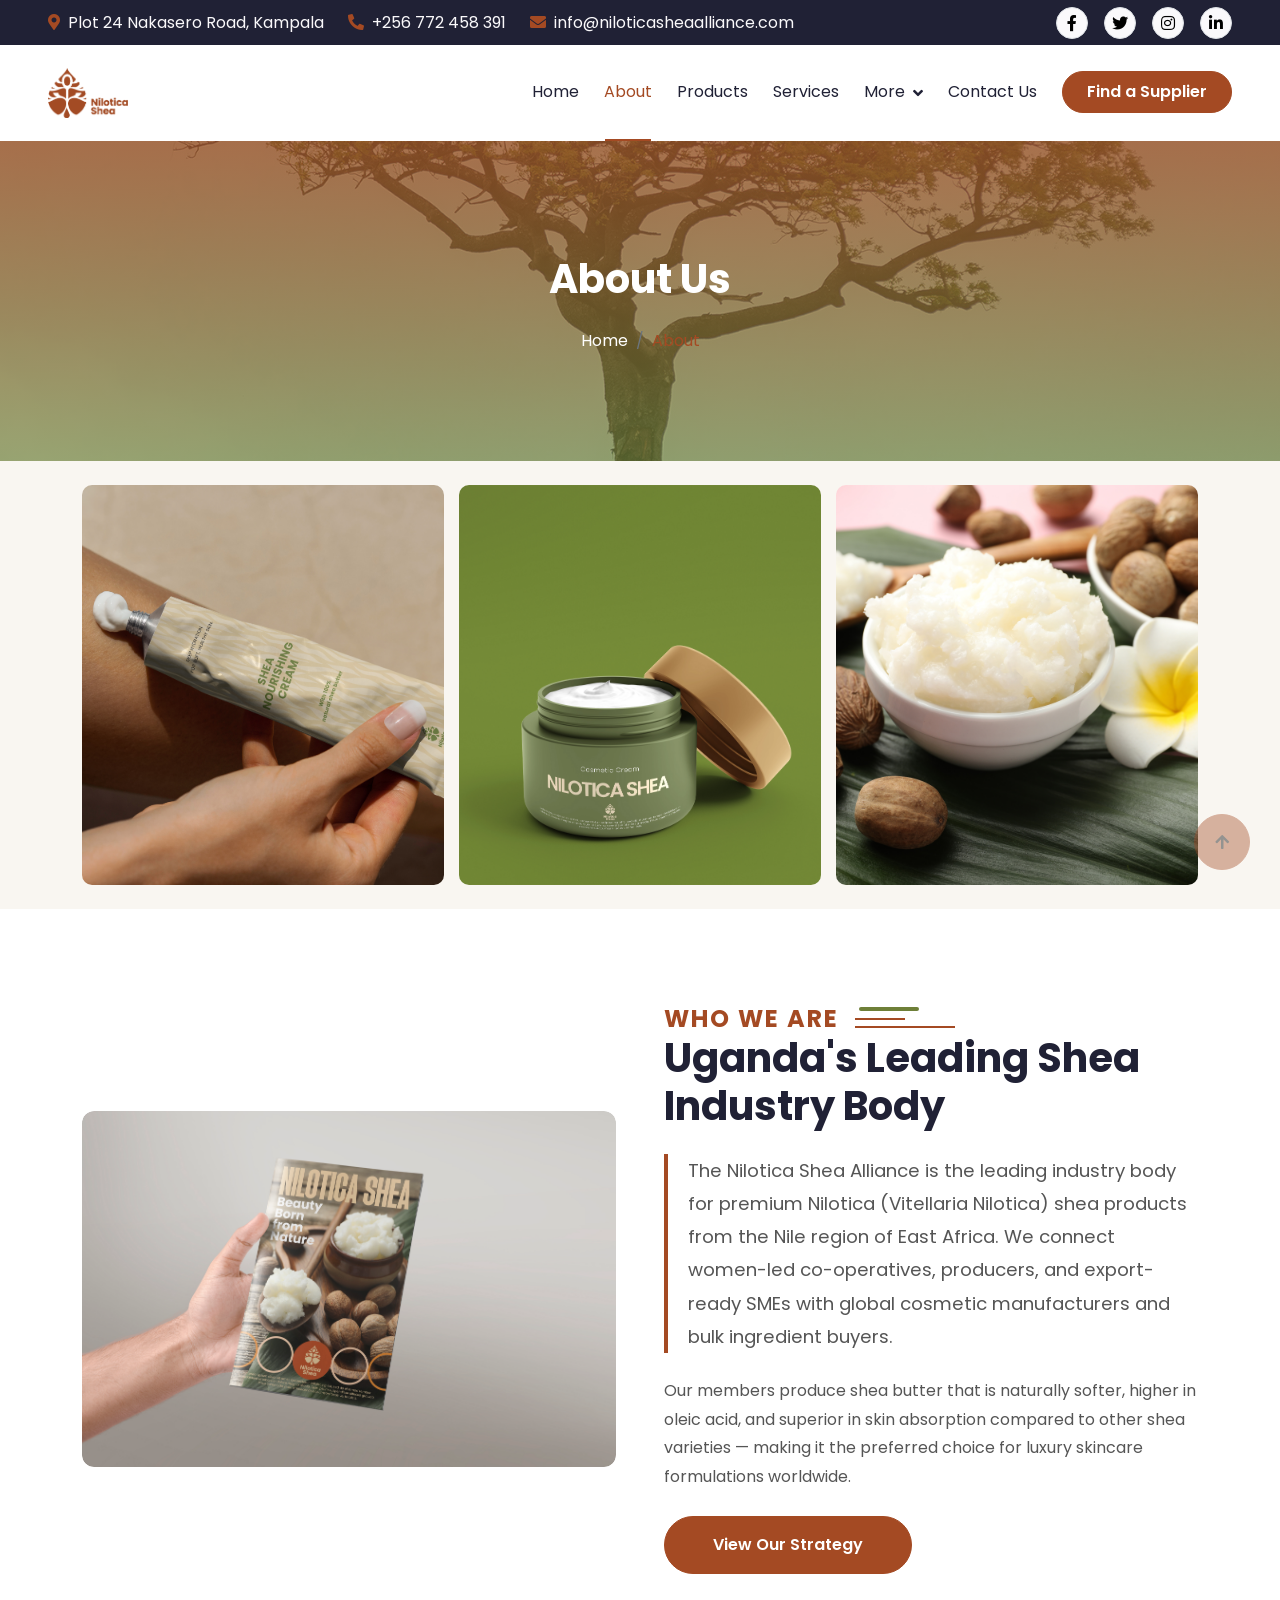
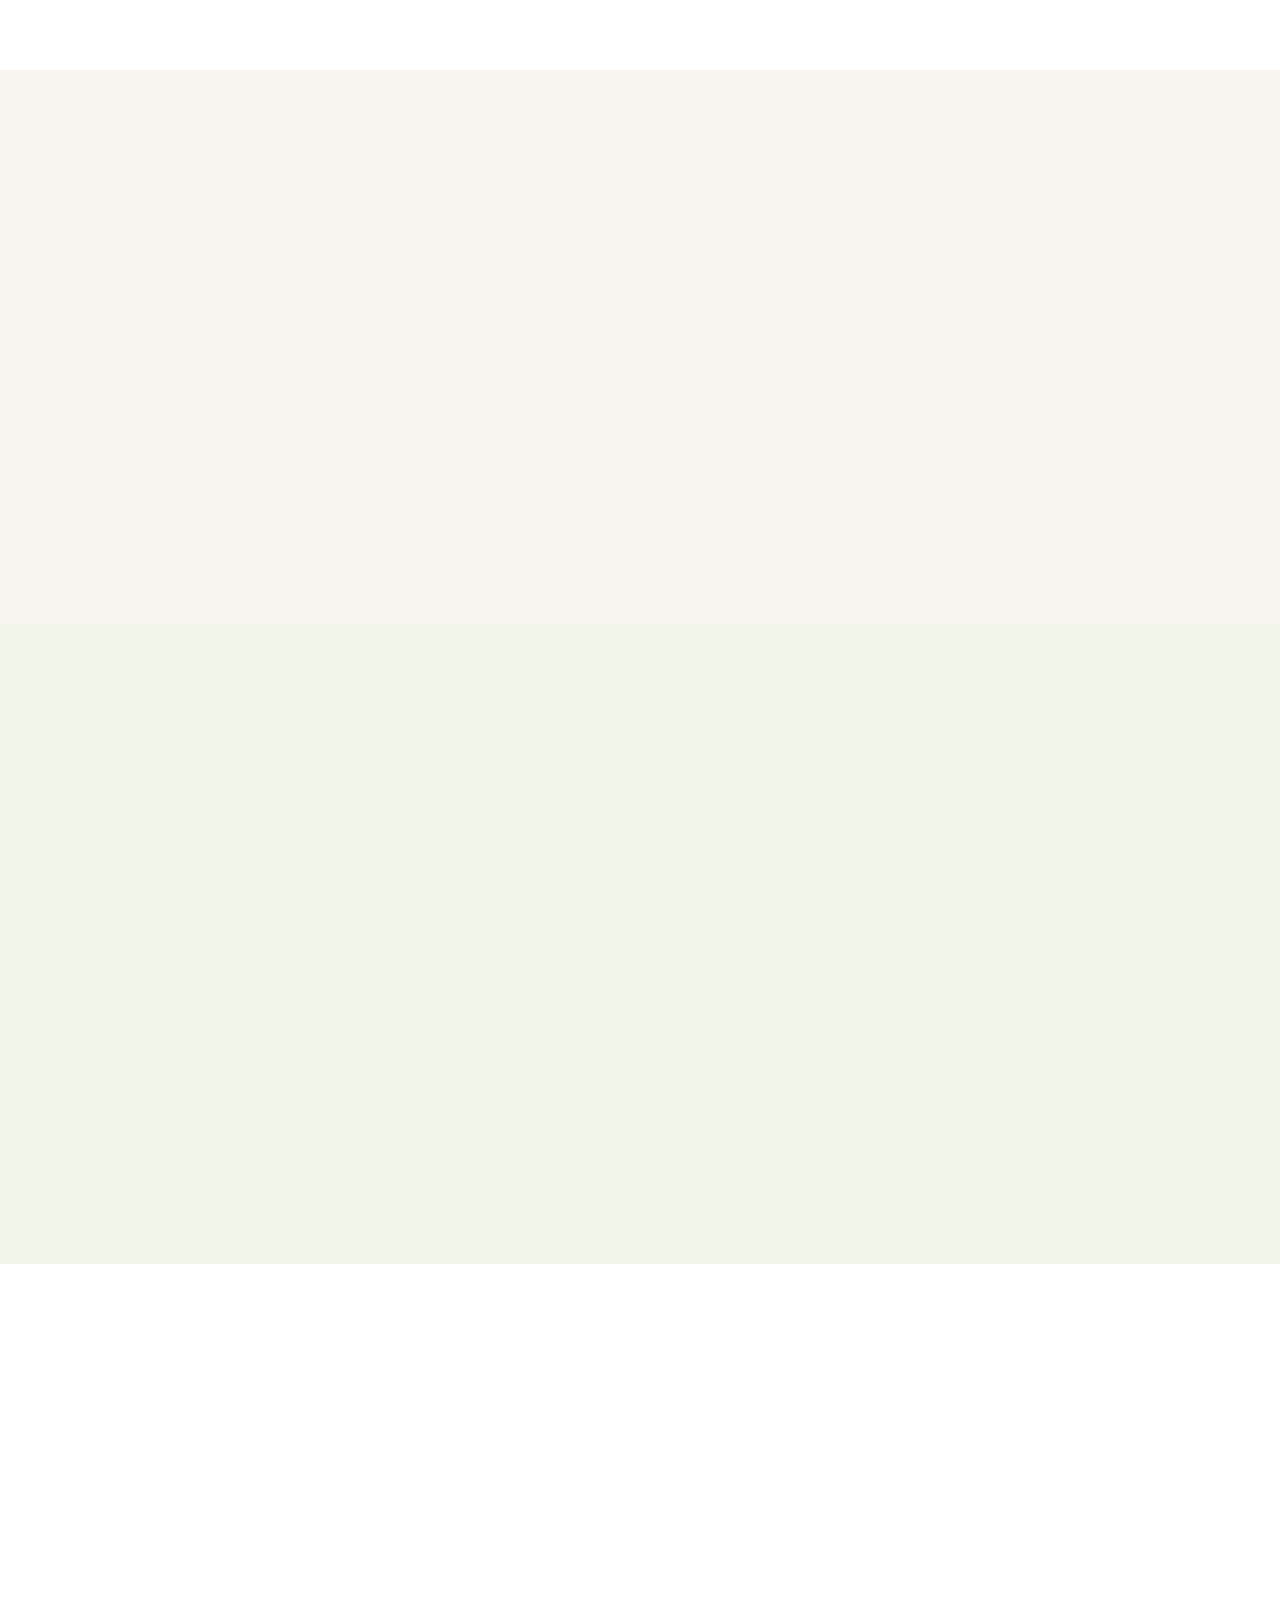
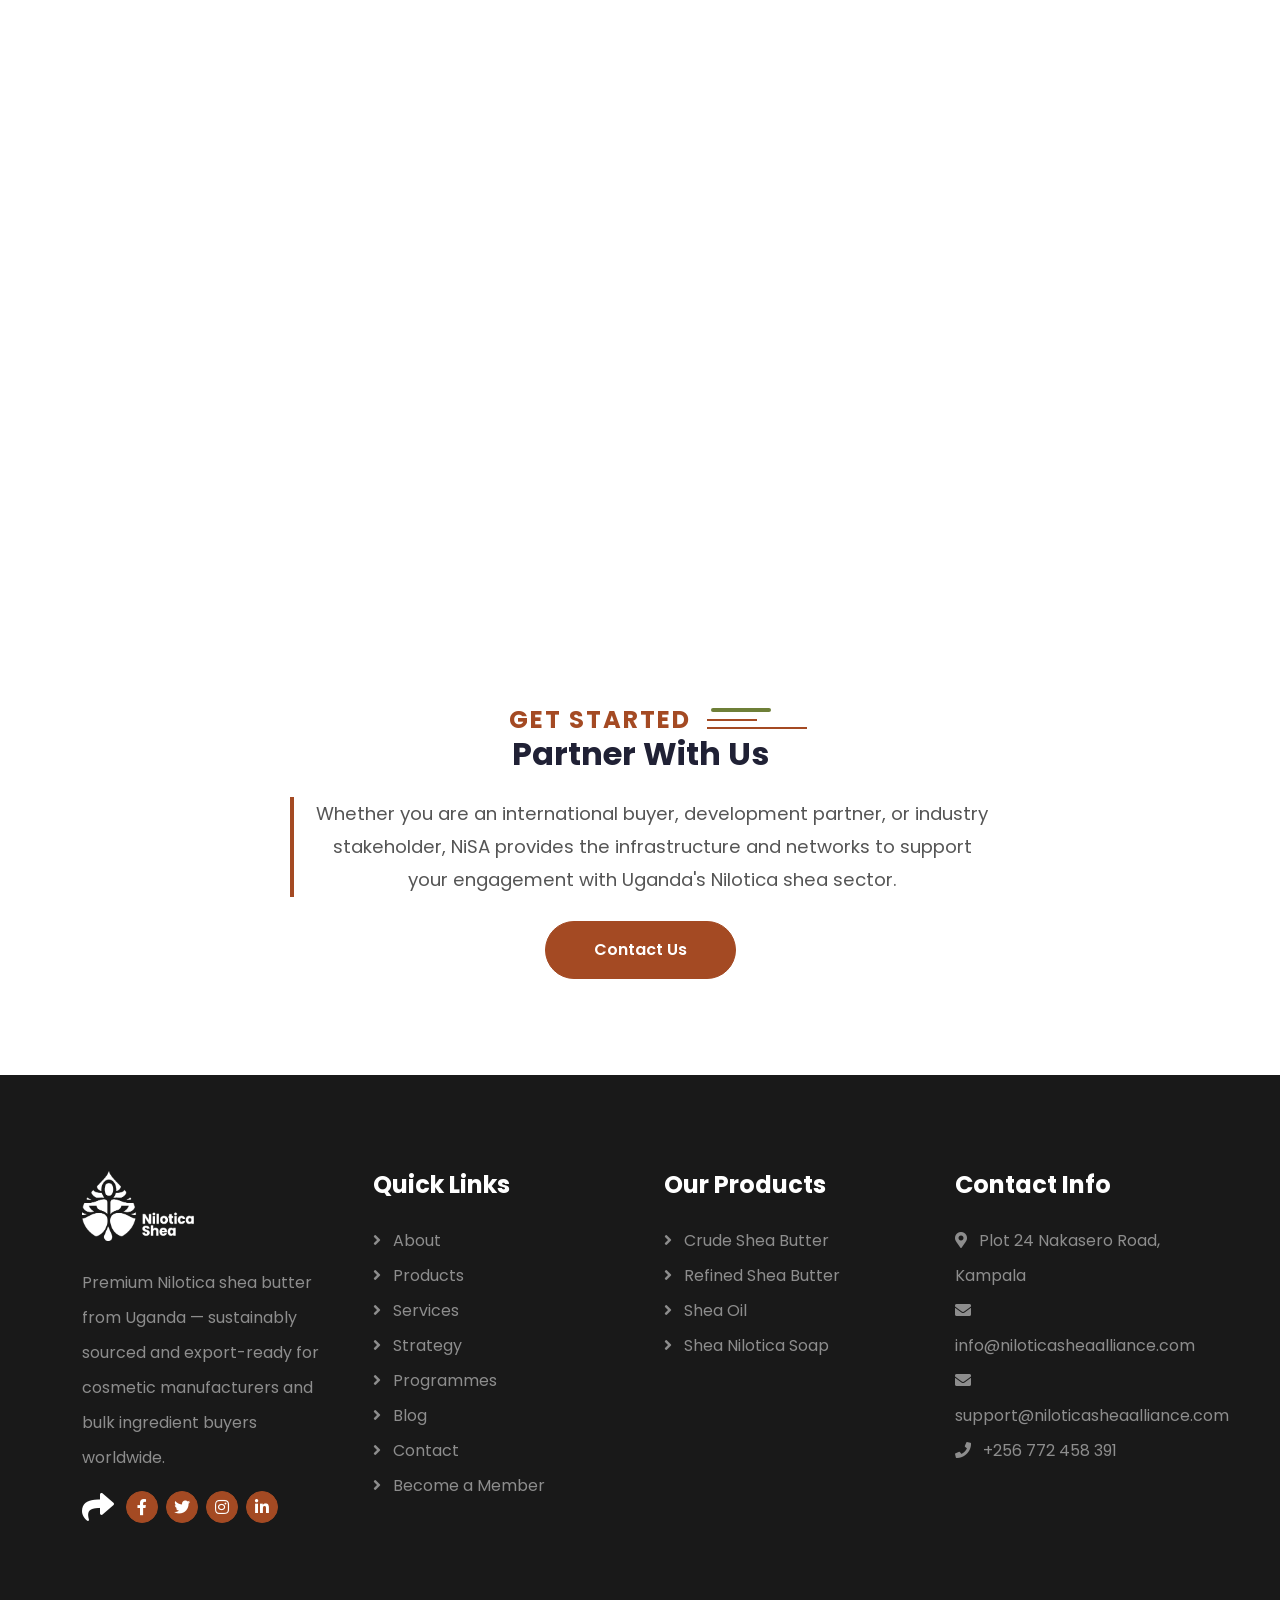
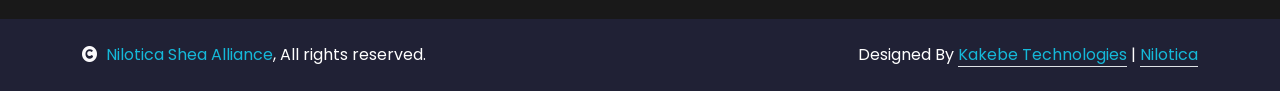
==== commit d2d4ea51: "updates on logos" ====
--- a/about.html
+++ b/about.html
@@ -195,6 +195,7 @@
                                 <a href="implementation.html" class="dropdown-item">Implementation</a>
                                 <a href="resources.html" class="dropdown-item">Resources</a>
                                 <a href="blog.html" class="dropdown-item">Blog</a>
+                                <a href="members.html" class="dropdown-item">Become a Member</a>
                             </div>
                         </div>
                         <a href="contact.html" class="nav-item nav-link">Contact Us</a>
--- a/css/style.css
+++ b/css/style.css
@@ -2137,13 +2137,13 @@
 
 .partner-logo-item img {
     max-width: 100%;
-    filter: grayscale(100%);
-    opacity: 0.8;
+    filter: none;
+    opacity: 1;
     transition: all 0.3s ease;
 }
 
 .partner-logo-item:hover img {
-    filter: grayscale(0%);
+    filter: none;
     opacity: 1;
 }
 
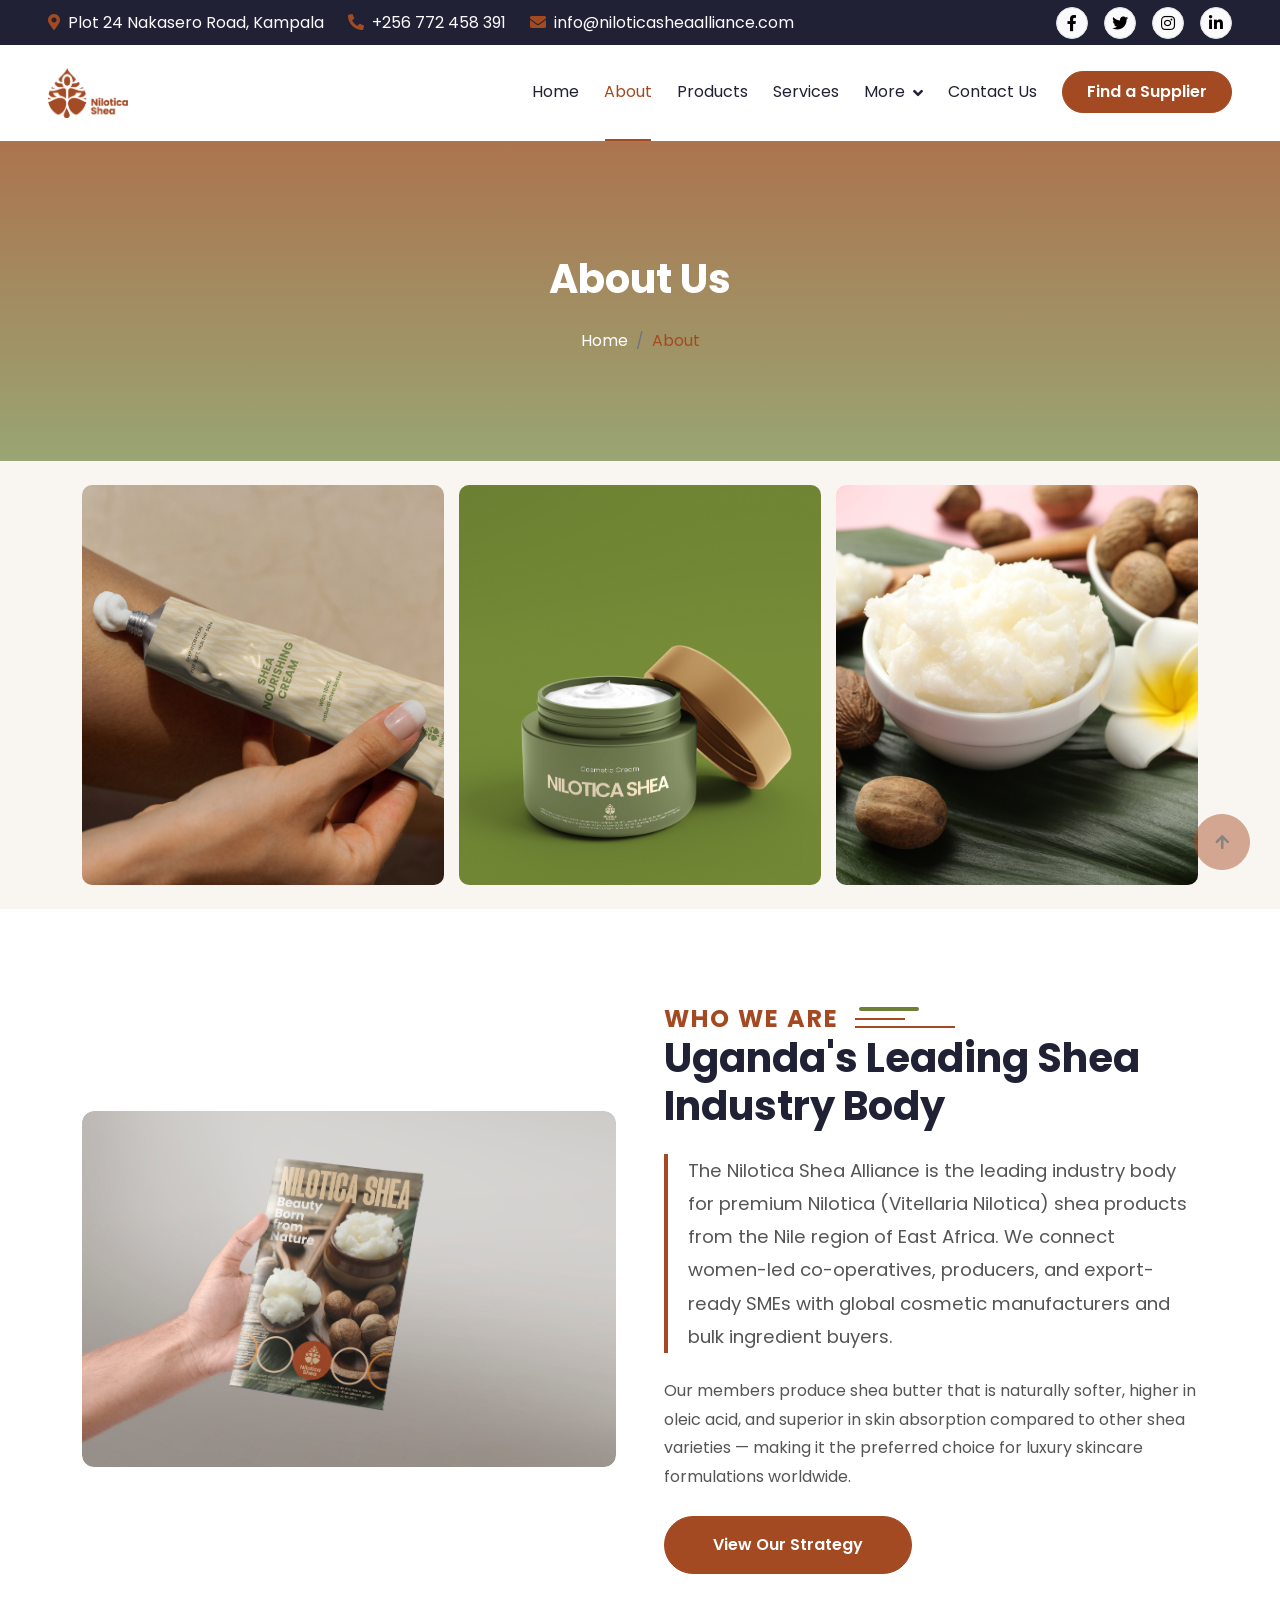
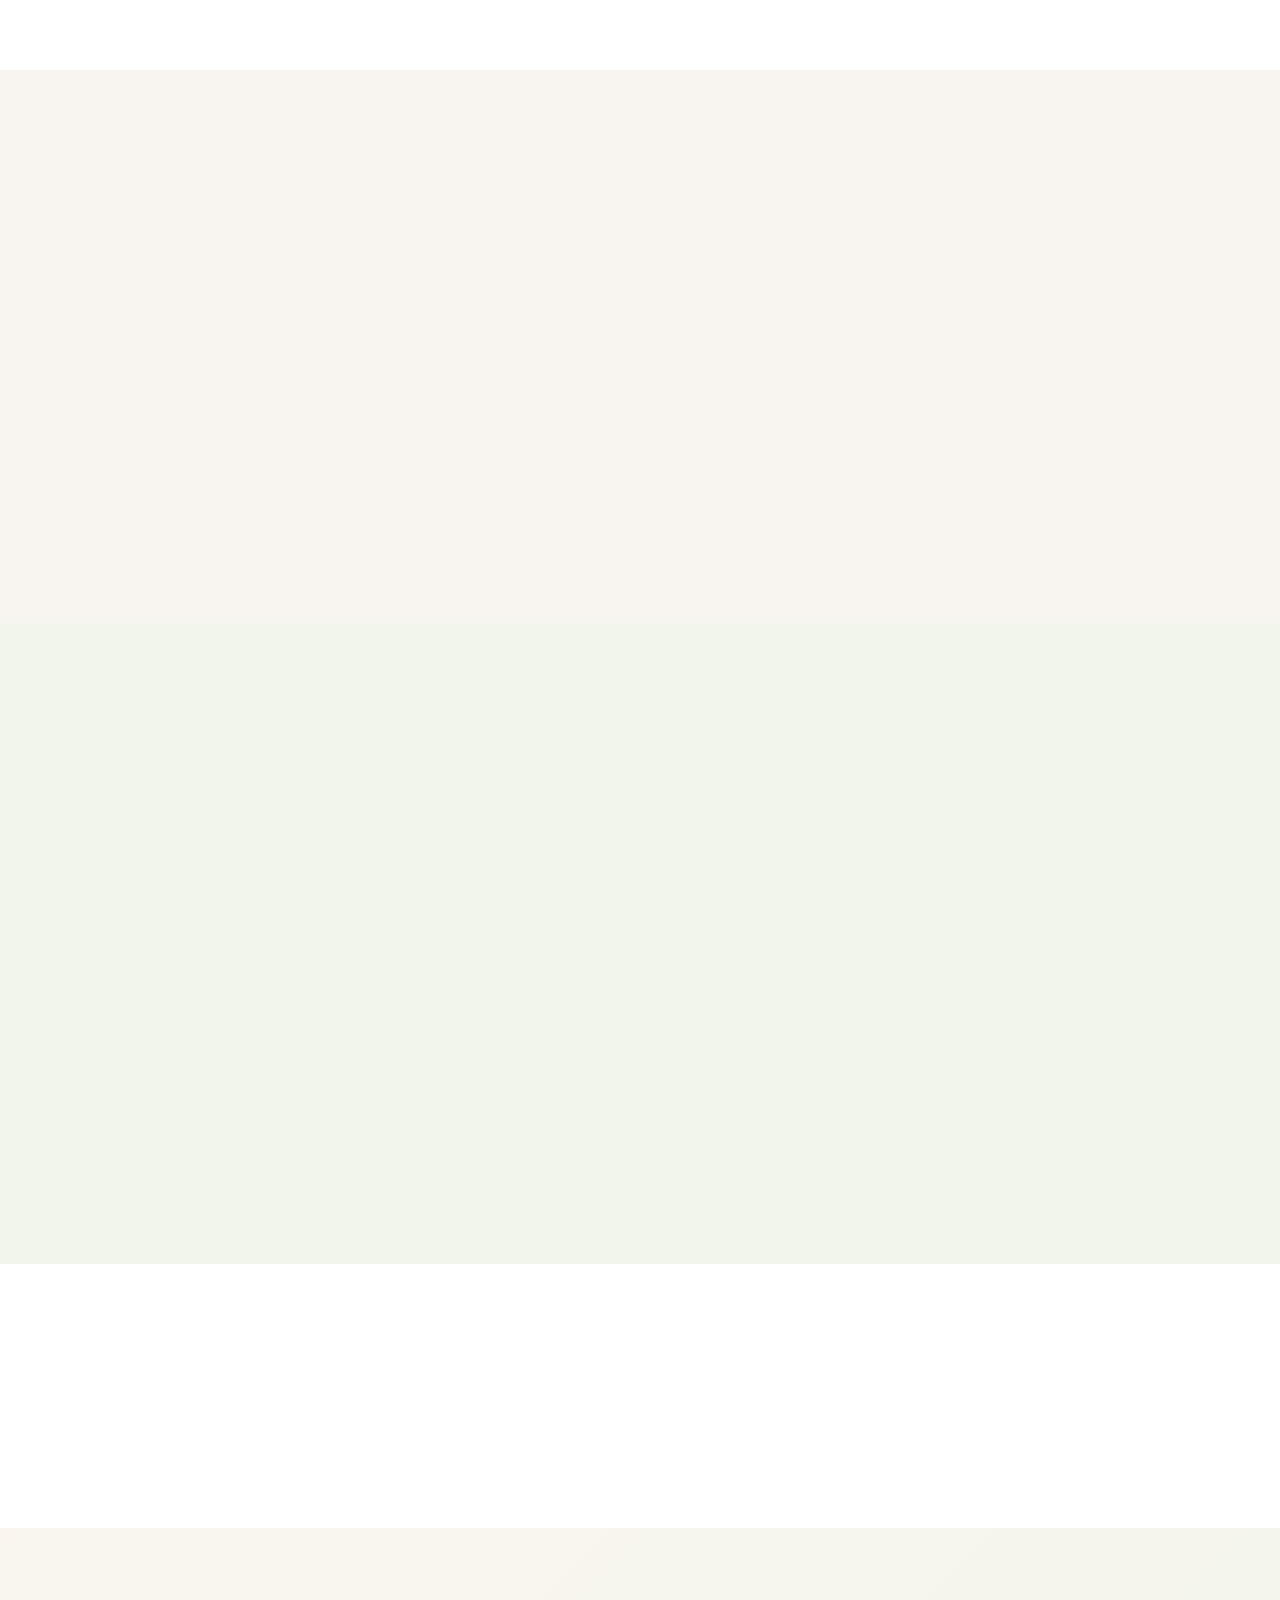
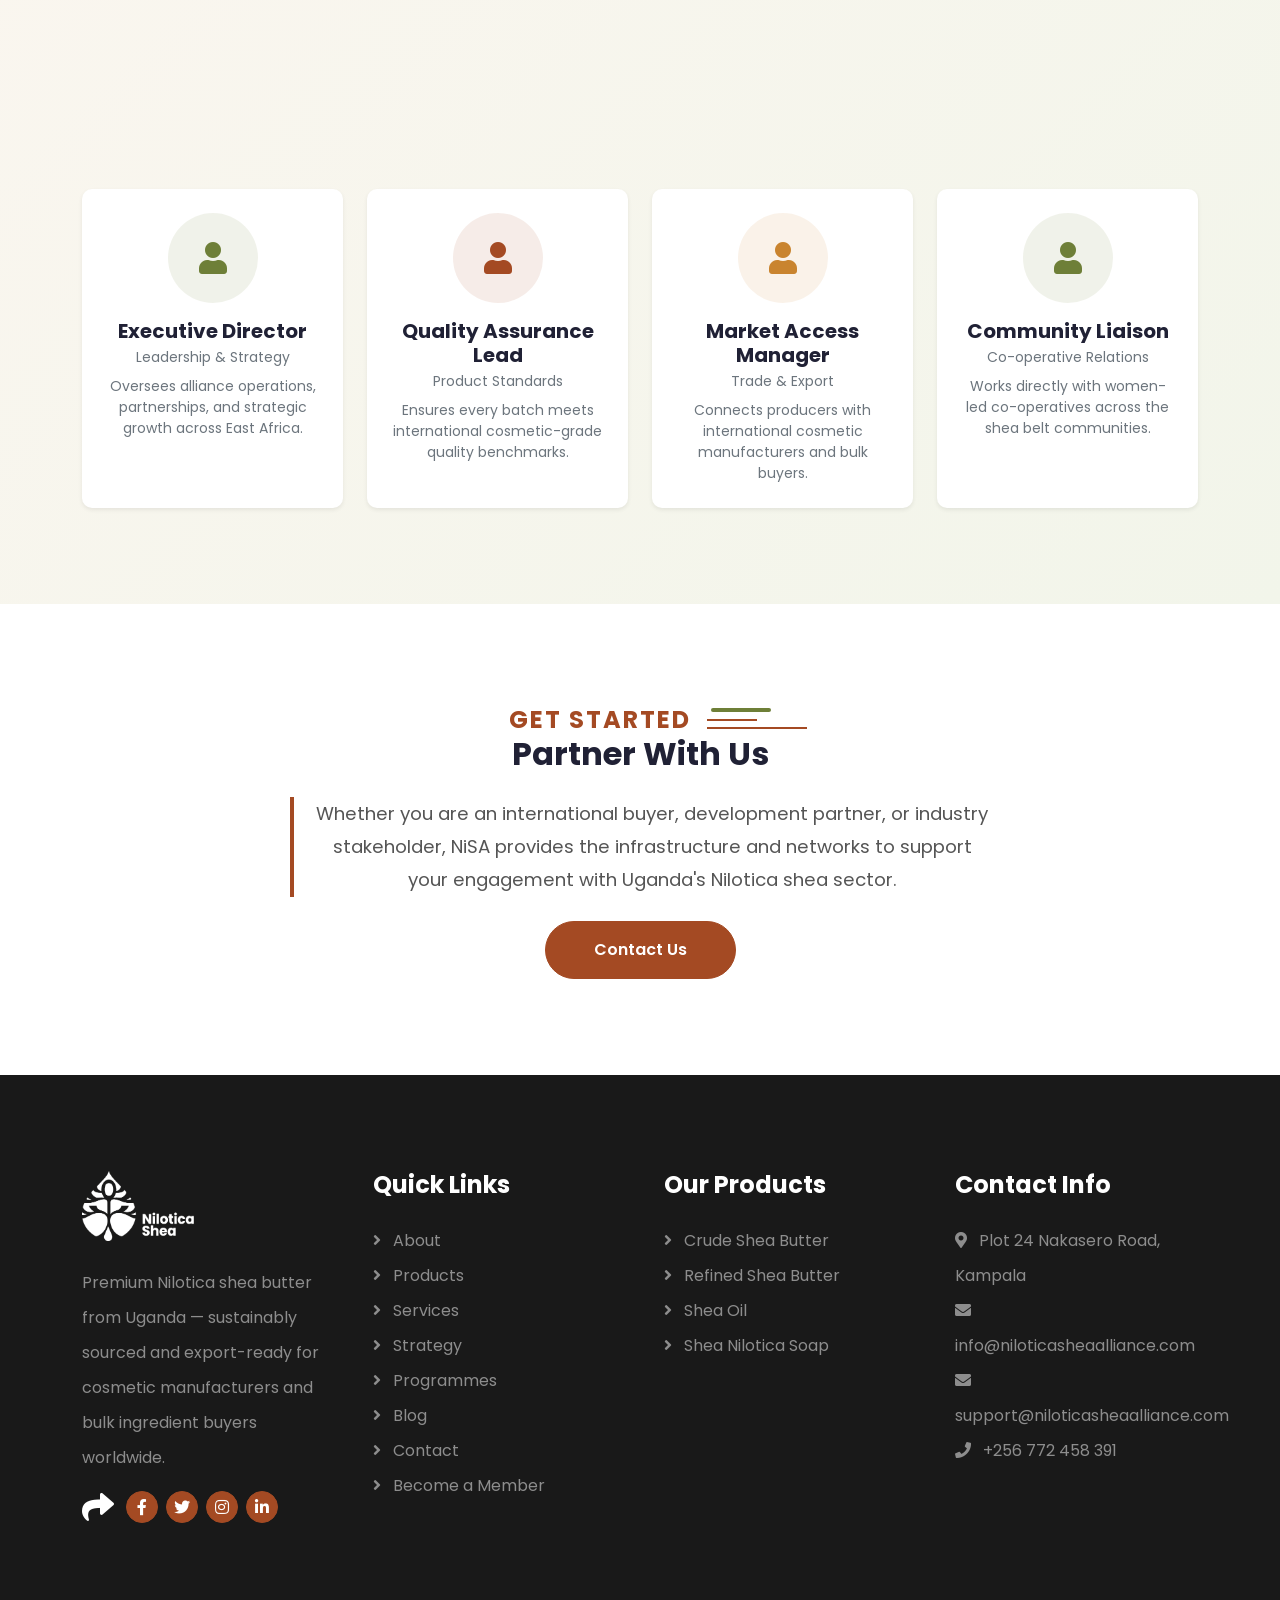
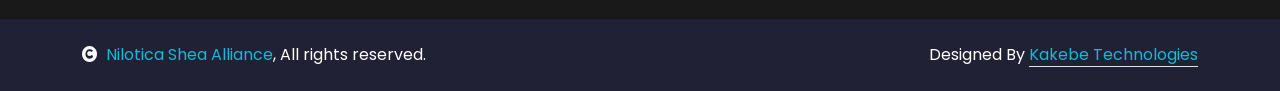
==== commit 7916afe0: "remove trees" ====
--- a/about.html
+++ b/about.html
@@ -228,7 +228,7 @@
                     <div class="item"><img src="img/nilo/cream-jar-green.jpg" class="img-fluid rounded" style="height: 400px; width: 100%; object-fit: cover;" alt="Shea Community"></div>
                     <div class="item"><img src="img/nilo/shea-butter-nuts-bowl.jpg" class="img-fluid rounded" style="height: 400px; width: 100%; object-fit: cover;" alt="Shea Collection"></div>
                     <div class="item"><img src="img/nilo/shea-bottle-mockup.jpg" class="img-fluid rounded" style="height: 400px; width: 100%; object-fit: cover;" alt="Shea Processing"></div>
-                    <div class="item"><img src="img/nilo/shea-tree-landscape.jpg" class="img-fluid rounded" style="height: 400px; width: 100%; object-fit: cover;" alt="Nilotica Shea"></div>
+                    <div class="item"><img src="img/nilo/shea-tree-canopy.jpg" class="img-fluid rounded" style="height: 400px; width: 100%; object-fit: cover;" alt="Shea tree canopy"></div>
                 </div>
             </div>
         </div>
@@ -494,7 +494,7 @@
                         <span class="text-white"><a href="#"><i class="fas fa-copyright text-light me-2"></i>Nilotica Shea Alliance</a>, All rights reserved.</span>
                     </div>
                     <div class="col-md-6 text-center text-md-end text-white">
-                        Designed By <a class="border-bottom" href="https://kakebe.tech">Kakebe Technologies</a> | <a class="border-bottom" href="#">Nilotica</a>
+                        Designed By <a class="border-bottom" href="https://kakebe.tech">Kakebe Technologies</a>
                     </div>
                 </div>
             </div>
--- a/css/style.css
+++ b/css/style.css
@@ -638,7 +638,7 @@
 
 /*** Single Page Hero Header Start ***/
 .bg-breadcrumb {
-    background: linear-gradient(rgba(0, 0, 0, 0.5), rgba(0, 0, 0, 0.5)), url("../img/nilo/shea-tree-landscape.jpg");
+    background: linear-gradient(rgba(0, 0, 0, 0.5), rgba(0, 0, 0, 0.5)), url("../img/nilo/shea-tree-canopy.jpg");
     background-position: center center;
     background-repeat: no-repeat;
     background-size: cover;
@@ -1765,7 +1765,7 @@
 
 /* Brand colored breadcrumb header */
 .bg-breadcrumb {
-    background: linear-gradient(rgba(164, 74, 35, 0.85), rgba(110, 127, 56, 0.7)), url("../img/nilo/shea-tree-landscape.jpg");
+    background: linear-gradient(rgba(164, 74, 35, 0.85), rgba(110, 127, 56, 0.7)), url("../img/nilo/shea-tree-canopy.jpg");
     background-position: center center;
     background-repeat: no-repeat;
     background-size: cover;
